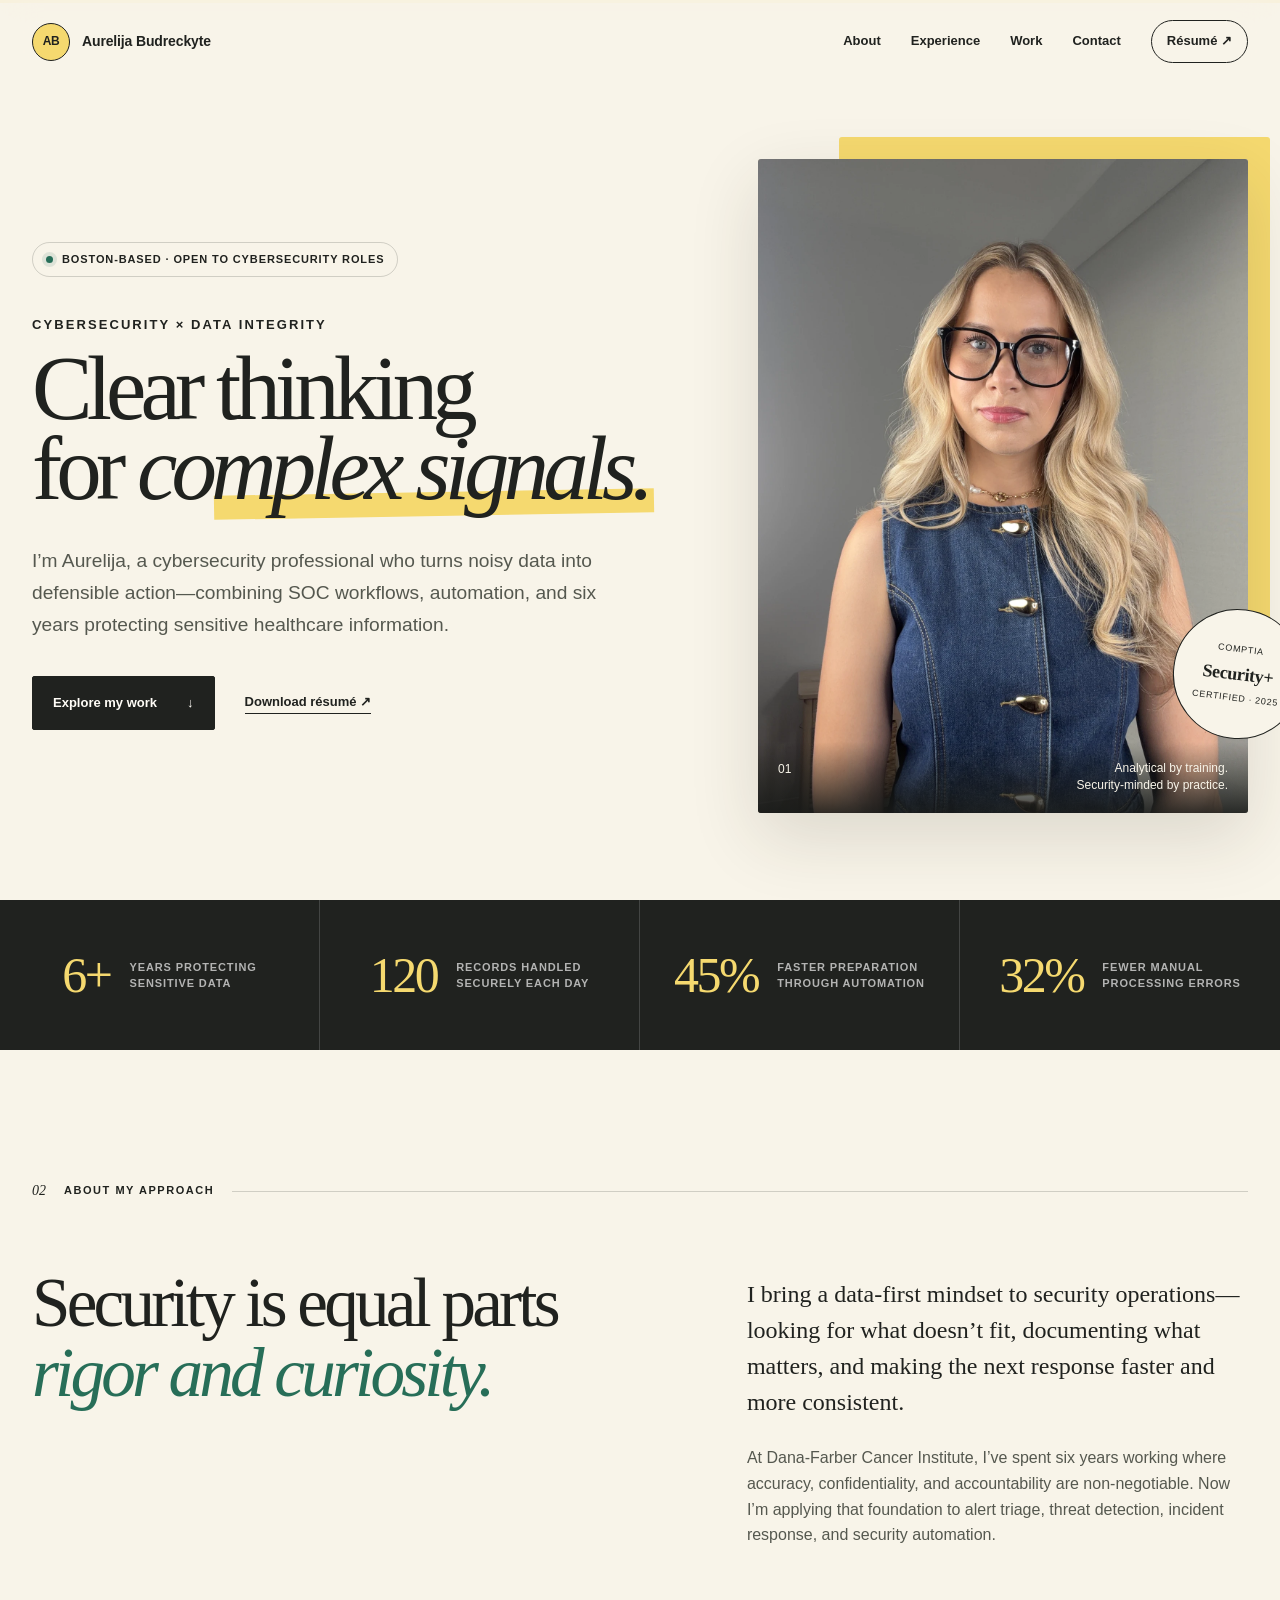
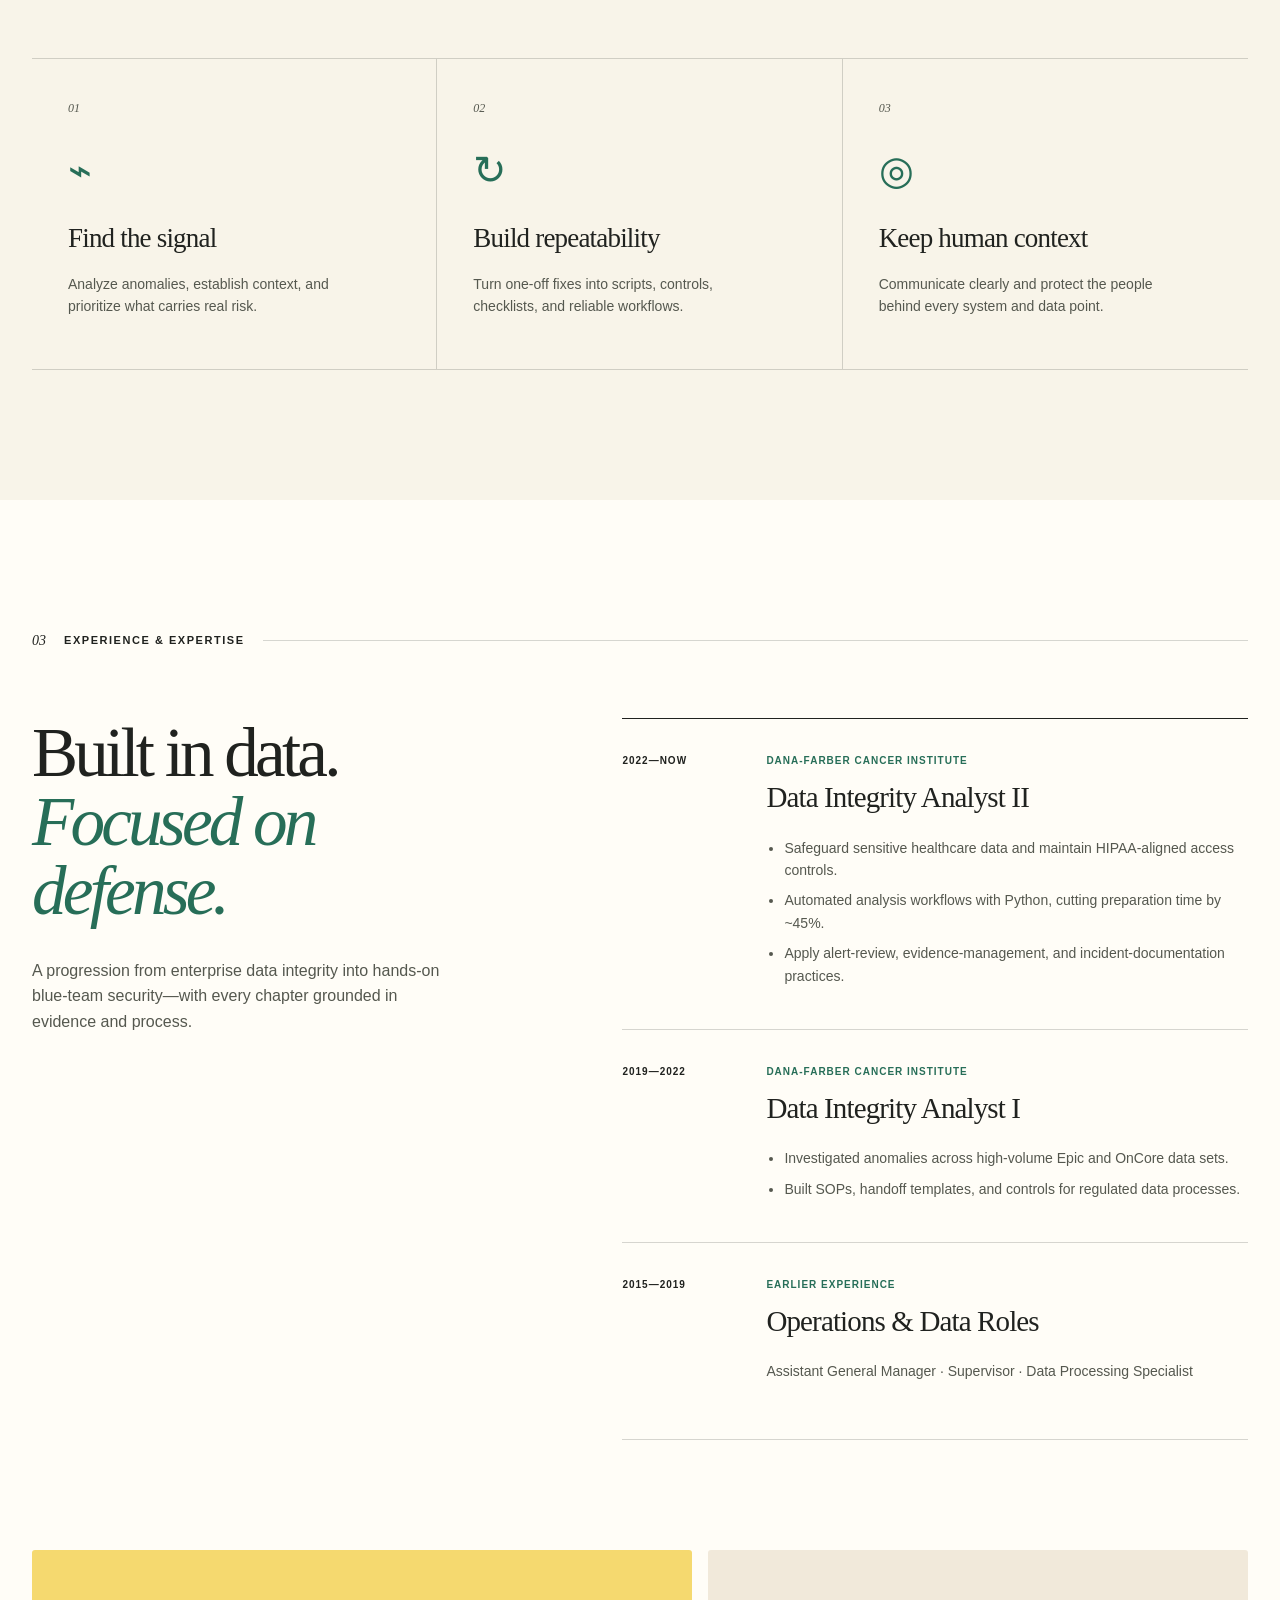
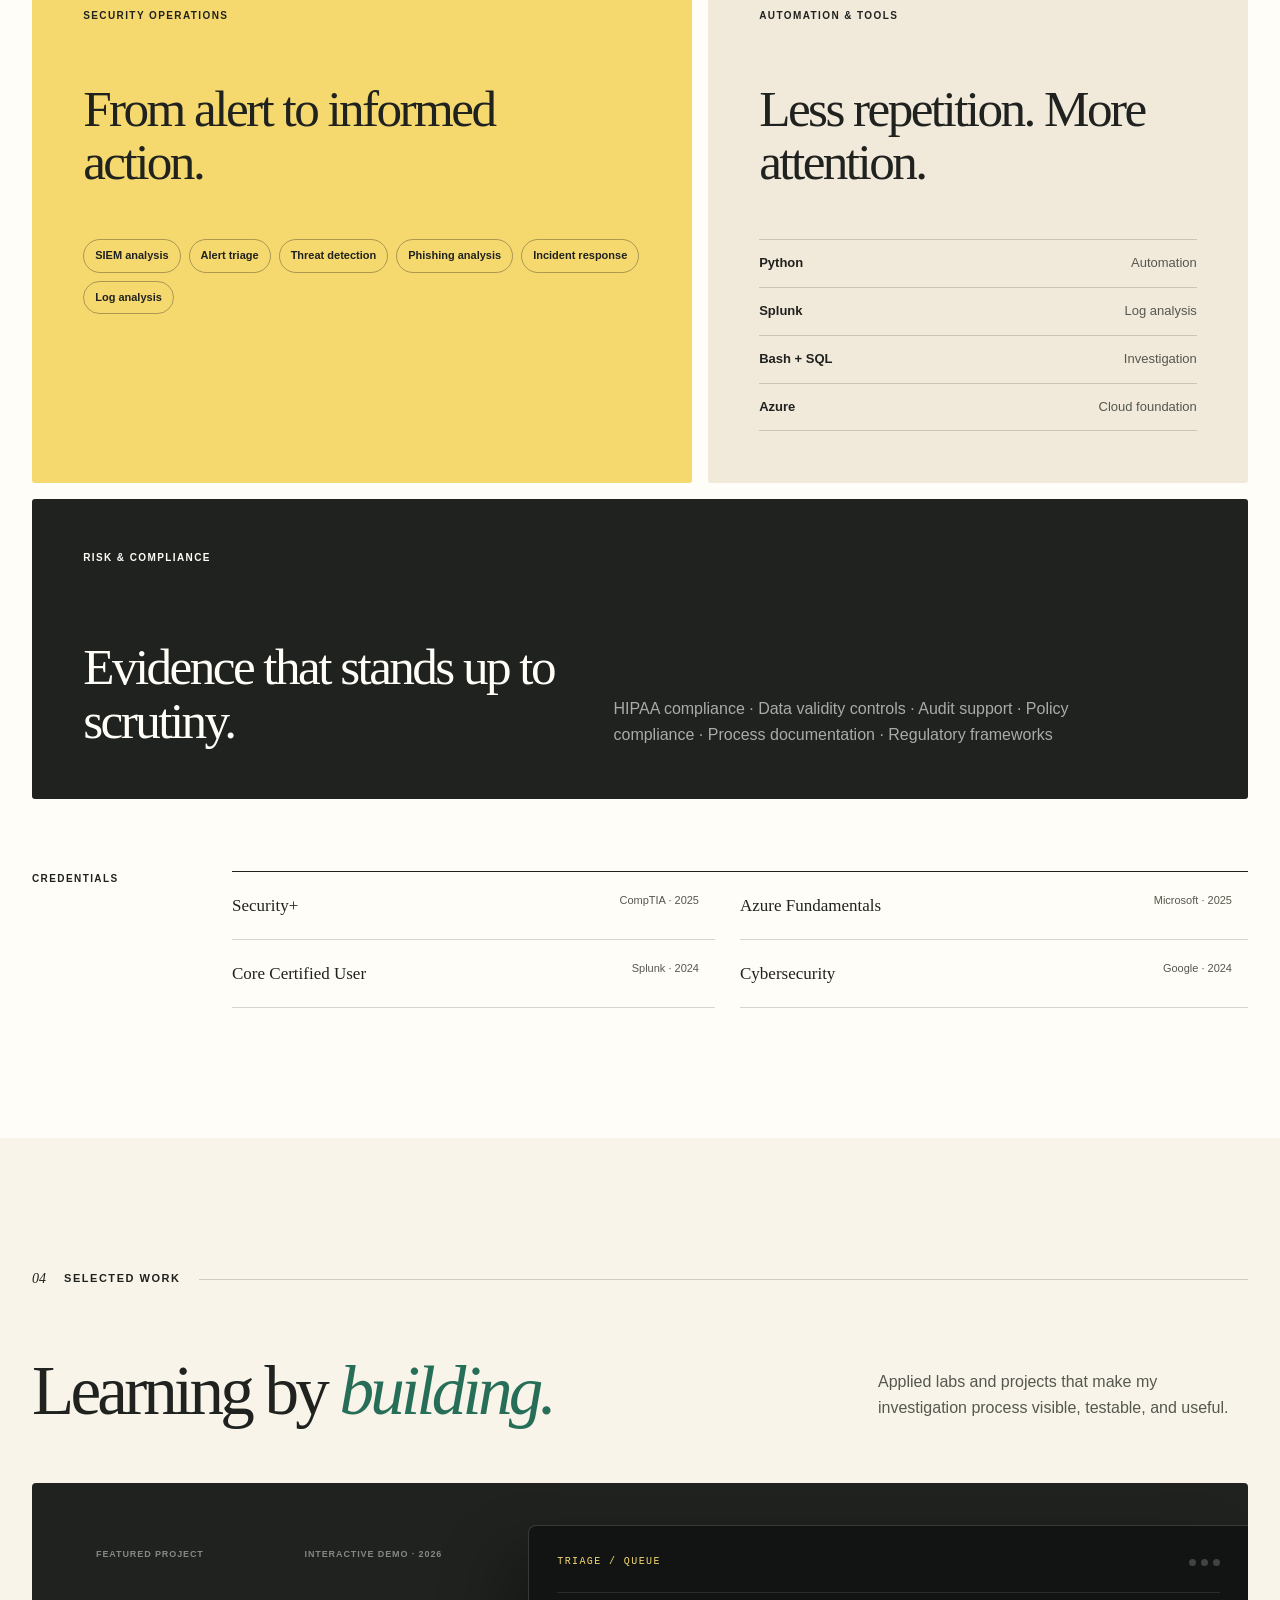
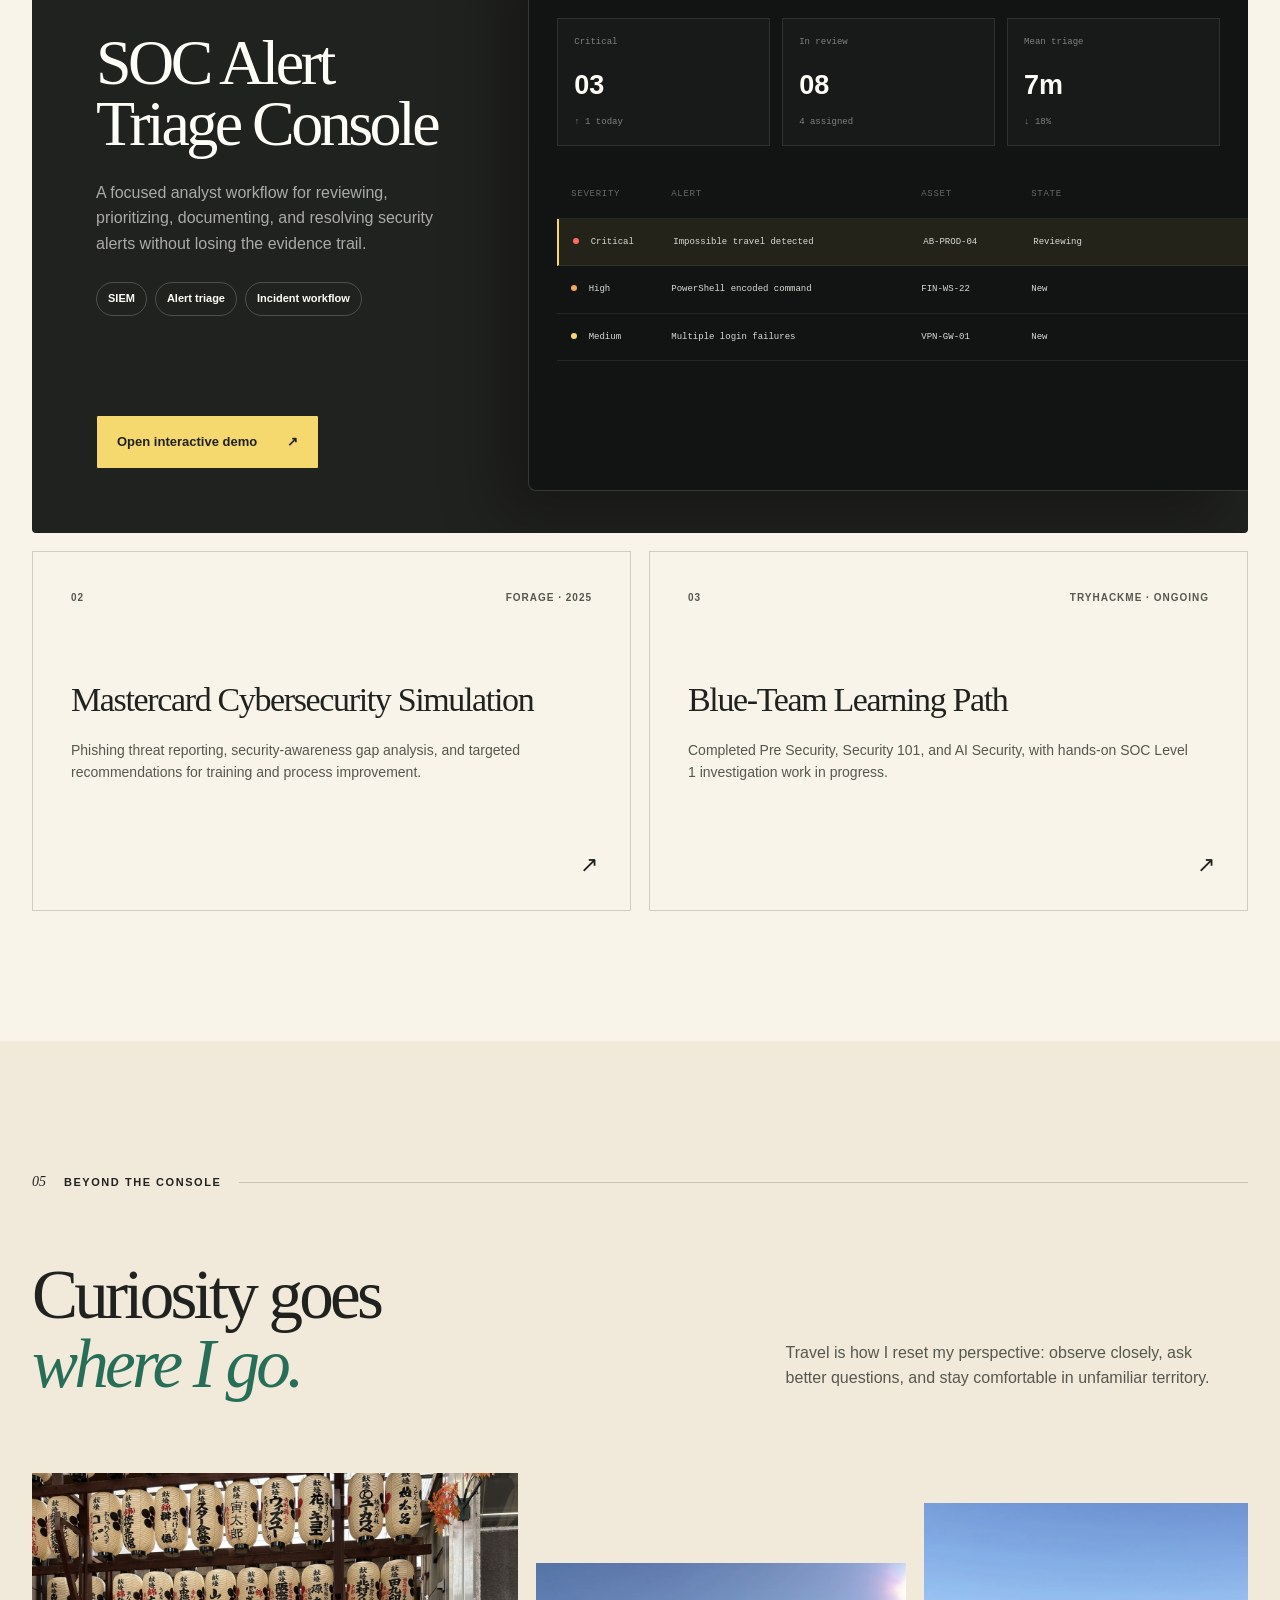
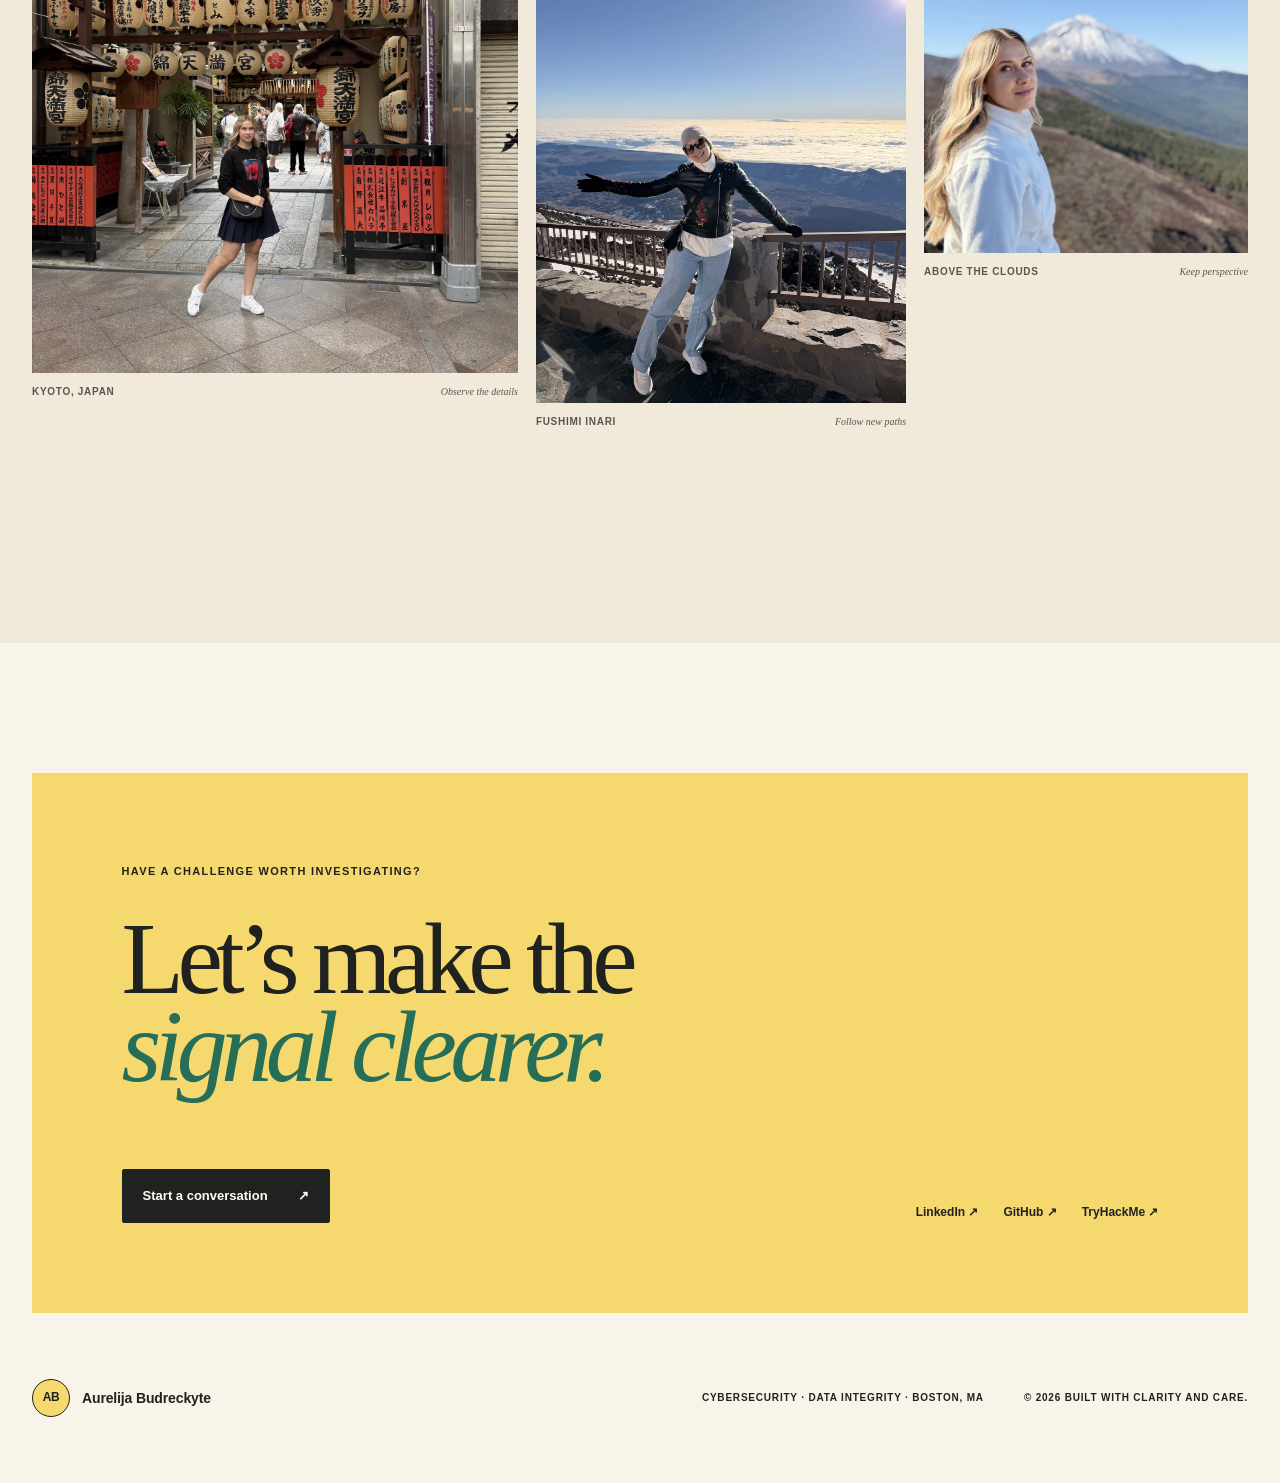
==== index.html @ b1ede0cd "Build cybersecurity portfolio and SOC triage demo" ====
<!doctype html>
<html lang="en">
  <head>
    <meta charset="UTF-8" />
    <meta name="viewport" content="width=device-width, initial-scale=1.0" />
    <meta
      name="description"
      content="Aurelija Budreckyte is a Boston-based cybersecurity professional specializing in SOC workflows, SIEM analysis, automation, and data integrity."
    />
    <meta name="theme-color" content="#f5d96f" />
    <meta property="og:title" content="Aurelija Budreckyte — Cybersecurity Professional" />
    <meta
      property="og:description"
      content="Cybersecurity, security operations, automation, and six years of data integrity experience."
    />
    <meta property="og:type" content="website" />
    <title>Aurelija Budreckyte — Cybersecurity Professional</title>
    <link rel="icon" href="assets/favicon.svg" type="image/svg+xml" />
    <link rel="stylesheet" href="styles.css" />
    <script src="script.js" defer></script>
  </head>
  <body>
    <a class="skip-link" href="#main">Skip to content</a>

    <header class="site-header" data-header>
      <a class="brand" href="index.html" aria-label="Aurelija Budreckyte, home">
        <span class="brand-mark" aria-hidden="true">AB</span>
        <span class="brand-name">Aurelija Budreckyte</span>
      </a>
      <button class="menu-toggle" type="button" aria-expanded="false" aria-controls="site-nav">
        <span></span><span></span>
        <span class="sr-only">Toggle menu</span>
      </button>
      <nav class="site-nav" id="site-nav" aria-label="Primary navigation">
        <a href="#about">About</a>
        <a href="#experience">Experience</a>
        <a href="#work">Work</a>
        <a href="#contact">Contact</a>
        <a class="nav-cta" href="Aurelija_Budreckyte_Resume.pdf" target="_blank" rel="noreferrer">
          Résumé <span aria-hidden="true">↗</span>
        </a>
      </nav>
    </header>

    <main id="main">
      <section class="hero section-shell" aria-labelledby="hero-title">
        <div class="hero-copy reveal">
          <div class="eyebrow">
            <span class="status-dot" aria-hidden="true"></span>
            Boston-based · Open to cybersecurity roles
          </div>
          <p class="hero-kicker">Cybersecurity × Data Integrity</p>
          <h1 id="hero-title">
            Clear thinking<br />
            for <em>complex signals.</em>
          </h1>
          <p class="hero-intro">
            I’m Aurelija, a cybersecurity professional who turns noisy data into
            defensible action—combining SOC workflows, automation, and six years
            protecting sensitive healthcare information.
          </p>
          <div class="hero-actions">
            <a class="button button-dark" href="#work">Explore my work <span>↓</span></a>
            <a class="text-link" href="Aurelija_Budreckyte_Resume.pdf" download>
              Download résumé <span aria-hidden="true">↗</span>
            </a>
          </div>
        </div>

        <div class="hero-visual reveal reveal-delay">
          <div class="portrait-frame">
            <img
              src="assets/aurelija-portrait.webp"
              width="1350"
              height="1800"
              alt="Aurelija Budreckyte"
              fetchpriority="high"
            />
            <div class="portrait-caption">
              <span>01</span>
              <p>Analytical by training.<br />Security-minded by practice.</p>
            </div>
          </div>
          <div class="hero-stamp" aria-label="Security Plus certified">
            <span>CompTIA</span>
            <strong>Security+</strong>
            <span>Certified · 2025</span>
          </div>
        </div>
      </section>

      <section class="proof-strip" aria-label="Career highlights">
        <div class="proof-item">
          <strong>6+</strong>
          <span>years protecting<br />sensitive data</span>
        </div>
        <div class="proof-item">
          <strong>120</strong>
          <span>records handled<br />securely each day</span>
        </div>
        <div class="proof-item">
          <strong>45%</strong>
          <span>faster preparation<br />through automation</span>
        </div>
        <div class="proof-item">
          <strong>32%</strong>
          <span>fewer manual<br />processing errors</span>
        </div>
      </section>

      <section class="about section-shell section-space" id="about">
        <div class="section-label reveal">
          <span>02</span>
          <p>About my approach</p>
        </div>
        <div class="about-grid">
          <h2 class="display-heading reveal">
            Security is equal parts<br />
            <em>rigor and curiosity.</em>
          </h2>
          <div class="about-copy reveal">
            <p class="lead">
              I bring a data-first mindset to security operations—looking for what
              doesn’t fit, documenting what matters, and making the next response
              faster and more consistent.
            </p>
            <p>
              At Dana-Farber Cancer Institute, I’ve spent six years working where
              accuracy, confidentiality, and accountability are non-negotiable.
              Now I’m applying that foundation to alert triage, threat detection,
              incident response, and security automation.
            </p>
          </div>
        </div>
        <div class="principles-grid">
          <article class="principle-card reveal">
            <span class="principle-number">01</span>
            <div class="line-icon" aria-hidden="true">⌁</div>
            <h3>Find the signal</h3>
            <p>Analyze anomalies, establish context, and prioritize what carries real risk.</p>
          </article>
          <article class="principle-card reveal">
            <span class="principle-number">02</span>
            <div class="line-icon" aria-hidden="true">↻</div>
            <h3>Build repeatability</h3>
            <p>Turn one-off fixes into scripts, controls, checklists, and reliable workflows.</p>
          </article>
          <article class="principle-card reveal">
            <span class="principle-number">03</span>
            <div class="line-icon" aria-hidden="true">◎</div>
            <h3>Keep human context</h3>
            <p>Communicate clearly and protect the people behind every system and data point.</p>
          </article>
        </div>
      </section>

      <section class="experience section-space" id="experience">
        <div class="section-shell">
          <div class="section-label reveal">
            <span>03</span>
            <p>Experience & expertise</p>
          </div>
          <div class="experience-layout">
            <div class="experience-intro reveal">
              <h2 class="display-heading">Built in data.<br /><em>Focused on defense.</em></h2>
              <p>
                A progression from enterprise data integrity into hands-on blue-team
                security—with every chapter grounded in evidence and process.
              </p>
            </div>
            <div class="timeline">
              <article class="timeline-item reveal">
                <div class="timeline-date">2022—Now</div>
                <div>
                  <p class="timeline-company">Dana-Farber Cancer Institute</p>
                  <h3>Data Integrity Analyst II</h3>
                  <ul>
                    <li>Safeguard sensitive healthcare data and maintain HIPAA-aligned access controls.</li>
                    <li>Automated analysis workflows with Python, cutting preparation time by ~45%.</li>
                    <li>Apply alert-review, evidence-management, and incident-documentation practices.</li>
                  </ul>
                </div>
              </article>
              <article class="timeline-item reveal">
                <div class="timeline-date">2019—2022</div>
                <div>
                  <p class="timeline-company">Dana-Farber Cancer Institute</p>
                  <h3>Data Integrity Analyst I</h3>
                  <ul>
                    <li>Investigated anomalies across high-volume Epic and OnCore data sets.</li>
                    <li>Built SOPs, handoff templates, and controls for regulated data processes.</li>
                  </ul>
                </div>
              </article>
              <article class="timeline-item reveal">
                <div class="timeline-date">2015—2019</div>
                <div>
                  <p class="timeline-company">Earlier experience</p>
                  <h3>Operations & Data Roles</h3>
                  <p>Assistant General Manager · Supervisor · Data Processing Specialist</p>
                </div>
              </article>
            </div>
          </div>

          <div class="capabilities-grid" aria-label="Core capabilities">
            <article class="capability-card card-yellow reveal">
              <span>Security Operations</span>
              <h3>From alert to informed action.</h3>
              <div class="tag-list">
                <span>SIEM analysis</span><span>Alert triage</span><span>Threat detection</span>
                <span>Phishing analysis</span><span>Incident response</span><span>Log analysis</span>
              </div>
            </article>
            <article class="capability-card card-beige reveal">
              <span>Automation & Tools</span>
              <h3>Less repetition. More attention.</h3>
              <div class="tool-list">
                <div><b>Python</b><i>Automation</i></div>
                <div><b>Splunk</b><i>Log analysis</i></div>
                <div><b>Bash + SQL</b><i>Investigation</i></div>
                <div><b>Azure</b><i>Cloud foundation</i></div>
              </div>
            </article>
            <article class="capability-card card-dark reveal">
              <span>Risk & Compliance</span>
              <h3>Evidence that stands up to scrutiny.</h3>
              <p>
                HIPAA compliance · Data validity controls · Audit support · Policy
                compliance · Process documentation · Regulatory frameworks
              </p>
            </article>
          </div>

          <div class="credentials reveal">
            <p class="credentials-label">Credentials</p>
            <div class="credentials-list">
              <div><strong>Security+</strong><span>CompTIA · 2025</span></div>
              <div><strong>Azure Fundamentals</strong><span>Microsoft · 2025</span></div>
              <div><strong>Core Certified User</strong><span>Splunk · 2024</span></div>
              <div><strong>Cybersecurity</strong><span>Google · 2024</span></div>
            </div>
          </div>
        </div>
      </section>

      <section class="work section-shell section-space" id="work">
        <div class="section-label reveal">
          <span>04</span>
          <p>Selected work</p>
        </div>
        <div class="work-heading-row">
          <h2 class="display-heading reveal">Learning by <em>building.</em></h2>
          <p class="reveal">
            Applied labs and projects that make my investigation process visible,
            testable, and useful.
          </p>
        </div>

        <article class="featured-project reveal">
          <div class="project-copy">
            <div class="project-meta">
              <span>Featured project</span>
              <span>Interactive demo · 2026</span>
            </div>
            <h3>SOC Alert<br />Triage Console</h3>
            <p>
              A focused analyst workflow for reviewing, prioritizing, documenting,
              and resolving security alerts without losing the evidence trail.
            </p>
            <div class="project-tags">
              <span>SIEM</span><span>Alert triage</span><span>Incident workflow</span>
            </div>
            <a class="button button-light" href="soc-triage.html">
              Open interactive demo <span aria-hidden="true">↗</span>
            </a>
          </div>
          <div class="console-preview" aria-hidden="true">
            <div class="console-top">
              <span>TRIAGE / QUEUE</span>
              <div><i></i><i></i><i></i></div>
            </div>
            <div class="console-stats">
              <div><span>Critical</span><strong>03</strong><small>↑ 1 today</small></div>
              <div><span>In review</span><strong>08</strong><small>4 assigned</small></div>
              <div><span>Mean triage</span><strong>7m</strong><small>↓ 18%</small></div>
            </div>
            <div class="console-table">
              <div class="console-row console-header">
                <span>SEVERITY</span><span>ALERT</span><span>ASSET</span><span>STATE</span>
              </div>
              <div class="console-row active">
                <span><b class="severity-dot critical"></b> Critical</span>
                <span>Impossible travel detected</span><span>AB-PROD-04</span><span>Reviewing</span>
              </div>
              <div class="console-row">
                <span><b class="severity-dot high"></b> High</span>
                <span>PowerShell encoded command</span><span>FIN-WS-22</span><span>New</span>
              </div>
              <div class="console-row">
                <span><b class="severity-dot medium"></b> Medium</span>
                <span>Multiple login failures</span><span>VPN-GW-01</span><span>New</span>
              </div>
            </div>
          </div>
        </article>

        <div class="secondary-projects">
          <article class="secondary-project reveal">
            <div>
              <span class="project-number">02</span>
              <p>Forage · 2025</p>
            </div>
            <h3>Mastercard Cybersecurity Simulation</h3>
            <p>
              Phishing threat reporting, security-awareness gap analysis, and
              targeted recommendations for training and process improvement.
            </p>
            <span class="project-arrow" aria-hidden="true">↗</span>
          </article>
          <article class="secondary-project reveal">
            <div>
              <span class="project-number">03</span>
              <p>TryHackMe · Ongoing</p>
            </div>
            <h3>Blue-Team Learning Path</h3>
            <p>
              Completed Pre Security, Security 101, and AI Security, with hands-on
              SOC Level 1 investigation work in progress.
            </p>
            <a
              class="project-arrow"
              href="https://tryhackme.com/p/AurelijaB"
              target="_blank"
              rel="noreferrer"
              aria-label="View Aurelija's TryHackMe profile"
            >↗</a>
          </article>
        </div>
      </section>

      <section class="personal section-space" aria-labelledby="personal-title">
        <div class="section-shell">
          <div class="section-label reveal">
            <span>05</span>
            <p>Beyond the console</p>
          </div>
          <div class="personal-heading">
            <h2 class="display-heading reveal" id="personal-title">
              Curiosity goes<br /><em>where I go.</em>
            </h2>
            <p class="reveal">
              Travel is how I reset my perspective: observe closely, ask better
              questions, and stay comfortable in unfamiliar territory.
            </p>
          </div>
          <div class="photo-journal">
            <figure class="photo photo-one reveal">
              <img src="assets/kyoto-lanterns.webp" width="1350" height="1800" alt="Lanterns at a temple entrance in Kyoto" loading="lazy" />
              <figcaption><span>Kyoto, Japan</span><span>Observe the details</span></figcaption>
            </figure>
            <figure class="photo photo-two reveal">
              <img src="assets/kyoto-torii.webp" width="1350" height="1800" alt="Aurelija among red torii gates in Kyoto" loading="lazy" />
              <figcaption><span>Fushimi Inari</span><span>Follow new paths</span></figcaption>
            </figure>
            <figure class="photo photo-three reveal">
              <img src="assets/mountain-portrait.webp" width="1350" height="1800" alt="Aurelija with a mountain landscape" loading="lazy" />
              <figcaption><span>Above the clouds</span><span>Keep perspective</span></figcaption>
            </figure>
          </div>
        </div>
      </section>

      <section class="contact section-shell" id="contact">
        <div class="contact-card reveal">
          <p class="contact-kicker">Have a challenge worth investigating?</p>
          <h2>Let’s make the<br /><em>signal clearer.</em></h2>
          <div class="contact-bottom">
            <a class="button button-dark" href="mailto:aurelijabudreckyte@gmail.com">
              Start a conversation <span aria-hidden="true">↗</span>
            </a>
            <div class="contact-links">
              <a href="https://www.linkedin.com/in/aurelija-budreckyte-173b39104/" target="_blank" rel="noreferrer">LinkedIn ↗</a>
              <a href="https://github.com/aurelijab" target="_blank" rel="noreferrer">GitHub ↗</a>
              <a href="https://tryhackme.com/p/AurelijaB" target="_blank" rel="noreferrer">TryHackMe ↗</a>
            </div>
          </div>
        </div>
      </section>
    </main>

    <footer class="site-footer section-shell">
      <div class="brand footer-brand">
        <span class="brand-mark" aria-hidden="true">AB</span>
        <span class="brand-name">Aurelija Budreckyte</span>
      </div>
      <p>Cybersecurity · Data integrity · Boston, MA</p>
      <p>© <span data-year></span> Built with clarity and care.</p>
    </footer>
  </body>
</html>
---- styles.css ----
:root {
  --ink: #20221f;
  --ink-soft: #55584f;
  --paper: #f8f4e9;
  --paper-deep: #eee5d2;
  --beige: #dfd1b7;
  --beige-light: #f1e9da;
  --butter: #f5d96f;
  --butter-bright: #ffe989;
  --white: #fffdf7;
  --line: rgba(32, 34, 31, 0.18);
  --green: #276e58;
  --red: #bd4539;
  --orange: #da7c31;
  --max: 1240px;
  --serif: "Iowan Old Style", "Baskerville", "Times New Roman", serif;
  --sans: Inter, "Helvetica Neue", Helvetica, Arial, sans-serif;
}

* {
  box-sizing: border-box;
}

html {
  scroll-behavior: smooth;
  scroll-padding-top: 100px;
}

body {
  margin: 0;
  overflow-x: hidden;
  color: var(--ink);
  background: var(--paper);
  font-family: var(--sans);
  font-size: 16px;
  line-height: 1.6;
  -webkit-font-smoothing: antialiased;
}

body::before {
  position: fixed;
  z-index: 50;
  top: 0;
  left: 0;
  width: 100%;
  height: 3px;
  background: var(--butter);
  content: "";
}

::selection {
  color: var(--ink);
  background: var(--butter);
}

img {
  display: block;
  max-width: 100%;
}

a {
  color: inherit;
  text-decoration: none;
}

button,
input {
  font: inherit;
}

button,
a {
  -webkit-tap-highlight-color: transparent;
}

:focus-visible {
  outline: 3px solid var(--green);
  outline-offset: 4px;
}

.sr-only {
  position: absolute;
  width: 1px;
  height: 1px;
  padding: 0;
  overflow: hidden;
  clip: rect(0, 0, 0, 0);
  white-space: nowrap;
  border: 0;
}

.skip-link {
  position: fixed;
  z-index: 200;
  top: -100px;
  left: 24px;
  padding: 12px 18px;
  color: var(--white);
  background: var(--ink);
  transition: top 0.2s;
}

.skip-link:focus {
  top: 14px;
}

.section-shell {
  width: min(calc(100% - 64px), var(--max));
  margin-inline: auto;
}

.section-space {
  padding-block: 130px;
}

.site-header {
  position: sticky;
  z-index: 100;
  top: 0;
  display: flex;
  width: 100%;
  min-height: 84px;
  align-items: center;
  justify-content: space-between;
  padding: 14px max(32px, calc((100vw - var(--max)) / 2));
  border-bottom: 1px solid transparent;
  background: rgba(248, 244, 233, 0.86);
  backdrop-filter: blur(18px);
  transition: min-height 0.25s, border-color 0.25s;
}

.site-header.is-scrolled {
  min-height: 70px;
  border-color: var(--line);
}

.brand {
  display: inline-flex;
  align-items: center;
  gap: 12px;
}

.brand-mark {
  display: grid;
  width: 38px;
  height: 38px;
  place-items: center;
  border: 1px solid var(--ink);
  border-radius: 50%;
  background: var(--butter);
  font-size: 12px;
  font-weight: 800;
  letter-spacing: -0.04em;
}

.brand-name {
  font-size: 14px;
  font-weight: 650;
  letter-spacing: -0.01em;
}

.site-nav {
  display: flex;
  align-items: center;
  gap: 30px;
  font-size: 13px;
  font-weight: 600;
}

.site-nav > a:not(.nav-cta) {
  position: relative;
}

.site-nav > a:not(.nav-cta)::after {
  position: absolute;
  bottom: -7px;
  left: 0;
  width: 0;
  height: 1px;
  background: var(--ink);
  content: "";
  transition: width 0.25s;
}

.site-nav > a:hover::after {
  width: 100%;
}

.nav-cta {
  padding: 10px 15px;
  border: 1px solid var(--ink);
  border-radius: 999px;
  transition: color 0.2s, background 0.2s;
}

.nav-cta:hover {
  color: var(--paper);
  background: var(--ink);
}

.menu-toggle {
  display: none;
}

.hero {
  display: grid;
  min-height: calc(100vh - 84px);
  grid-template-columns: minmax(0, 1.1fr) minmax(380px, 0.9fr);
  align-items: center;
  gap: clamp(48px, 7vw, 100px);
  padding-block: 72px 84px;
}

.hero-copy {
  min-width: 0;
}

.eyebrow {
  display: inline-flex;
  align-items: center;
  gap: 9px;
  margin-bottom: 38px;
  padding: 8px 13px;
  border: 1px solid var(--line);
  border-radius: 999px;
  font-size: 11px;
  font-weight: 700;
  letter-spacing: 0.08em;
  text-transform: uppercase;
}

.status-dot {
  width: 7px;
  height: 7px;
  border-radius: 50%;
  background: var(--green);
  box-shadow: 0 0 0 4px rgba(39, 110, 88, 0.12);
}

.hero-kicker {
  margin: 0 0 13px;
  font-size: 13px;
  font-weight: 700;
  letter-spacing: 0.16em;
  text-transform: uppercase;
}

.hero h1 {
  max-width: 740px;
  margin: 0;
  font-family: var(--serif);
  font-size: clamp(60px, 7.1vw, 108px);
  font-weight: 400;
  letter-spacing: -0.065em;
  line-height: 0.88;
}

.hero h1 em,
.display-heading em,
.contact-card h2 em {
  position: relative;
  font-weight: 400;
}

.hero h1 em::after {
  position: absolute;
  z-index: -1;
  right: -1%;
  bottom: 3px;
  width: 86%;
  height: 24%;
  background: var(--butter);
  content: "";
  transform: rotate(-1deg);
}

.hero-intro {
  max-width: 590px;
  margin: 36px 0 0;
  color: var(--ink-soft);
  font-size: clamp(17px, 1.5vw, 20px);
  line-height: 1.65;
}

.hero-actions {
  display: flex;
  align-items: center;
  gap: 30px;
  margin-top: 36px;
}

.button {
  display: inline-flex;
  min-height: 54px;
  align-items: center;
  justify-content: center;
  gap: 30px;
  padding: 12px 20px;
  border: 1px solid var(--ink);
  border-radius: 2px;
  font-size: 13px;
  font-weight: 700;
  transition: transform 0.2s, background 0.2s, color 0.2s;
}

.button:hover {
  transform: translateY(-3px);
}

.button-dark {
  color: var(--white);
  background: var(--ink);
}

.button-dark:hover {
  color: var(--ink);
  background: var(--butter);
}

.button-light {
  color: var(--ink);
  background: var(--butter);
}

.button-light:hover {
  background: var(--butter-bright);
}

.text-link {
  border-bottom: 1px solid var(--ink);
  font-size: 13px;
  font-weight: 700;
}

.hero-visual {
  position: relative;
  width: min(100%, 490px);
  justify-self: end;
}

.hero-visual::before {
  position: absolute;
  z-index: -1;
  top: -22px;
  right: -22px;
  width: 88%;
  height: 84%;
  border-radius: 3px;
  background: var(--butter);
  content: "";
}

.portrait-frame {
  position: relative;
  overflow: hidden;
  min-height: 590px;
  border-radius: 3px;
  background: var(--beige);
  box-shadow: 0 24px 70px rgba(53, 44, 29, 0.14);
}

.portrait-frame > img {
  width: 100%;
  height: 100%;
  min-height: 590px;
  object-fit: cover;
  object-position: center 35%;
}

.portrait-caption {
  position: absolute;
  right: 0;
  bottom: 0;
  left: 0;
  display: flex;
  align-items: flex-start;
  justify-content: space-between;
  padding: 18px 20px;
  color: var(--paper);
  background: linear-gradient(transparent, rgba(25, 27, 25, 0.88));
  font-size: 12px;
}

.portrait-caption p {
  margin: 0;
  line-height: 1.45;
  text-align: right;
}

.hero-stamp {
  position: absolute;
  right: -55px;
  bottom: 74px;
  display: flex;
  width: 130px;
  height: 130px;
  flex-direction: column;
  align-items: center;
  justify-content: center;
  border: 1px solid var(--ink);
  border-radius: 50%;
  background: var(--paper);
  font-size: 9px;
  letter-spacing: 0.08em;
  text-align: center;
  text-transform: uppercase;
  transform: rotate(7deg);
}

.hero-stamp strong {
  margin-block: 3px;
  font-family: var(--serif);
  font-size: 18px;
  letter-spacing: -0.02em;
  text-transform: none;
}

.proof-strip {
  display: grid;
  grid-template-columns: repeat(4, 1fr);
  color: var(--paper);
  background: var(--ink);
}

.proof-item {
  display: flex;
  min-height: 150px;
  align-items: center;
  justify-content: center;
  gap: 19px;
  padding: 28px;
  border-right: 1px solid rgba(255, 255, 255, 0.16);
}

.proof-item:last-child {
  border: 0;
}

.proof-item strong {
  color: var(--butter);
  font-family: var(--serif);
  font-size: 50px;
  font-weight: 400;
  letter-spacing: -0.05em;
  line-height: 1;
}

.proof-item span {
  color: rgba(255, 255, 255, 0.66);
  font-size: 11px;
  font-weight: 600;
  letter-spacing: 0.08em;
  line-height: 1.5;
  text-transform: uppercase;
}

.section-label {
  display: flex;
  align-items: center;
  gap: 18px;
  margin-bottom: 66px;
}

.section-label::after {
  height: 1px;
  flex: 1;
  background: var(--line);
  content: "";
}

.section-label span {
  font-family: var(--serif);
  font-size: 14px;
  font-style: italic;
}

.section-label p {
  margin: 0;
  font-size: 11px;
  font-weight: 750;
  letter-spacing: 0.14em;
  text-transform: uppercase;
}

.about-grid {
  display: grid;
  grid-template-columns: 1.1fr 0.9fr;
  align-items: start;
  gap: clamp(50px, 8vw, 120px);
}

.display-heading {
  margin: 0;
  font-family: var(--serif);
  font-size: clamp(48px, 5.4vw, 78px);
  font-weight: 400;
  letter-spacing: -0.055em;
  line-height: 1;
}

.display-heading em {
  color: var(--green);
}

.about-copy {
  max-width: 540px;
  padding-top: 8px;
  color: var(--ink-soft);
}

.about-copy p {
  margin: 0 0 25px;
}

.about-copy .lead {
  color: var(--ink);
  font-family: var(--serif);
  font-size: 24px;
  line-height: 1.5;
}

.principles-grid {
  display: grid;
  margin-top: 85px;
  grid-template-columns: repeat(3, 1fr);
  border-top: 1px solid var(--line);
  border-bottom: 1px solid var(--line);
}

.principle-card {
  position: relative;
  min-height: 310px;
  padding: 35px 36px;
  border-right: 1px solid var(--line);
}

.principle-card:last-child {
  border: 0;
}

.principle-number {
  color: var(--ink-soft);
  font-family: var(--serif);
  font-size: 12px;
  font-style: italic;
}

.line-icon {
  margin: 32px 0 26px;
  color: var(--green);
  font-family: var(--serif);
  font-size: 40px;
  line-height: 1;
}

.principle-card h3 {
  margin: 0 0 12px;
  font-family: var(--serif);
  font-size: 27px;
  font-weight: 400;
  letter-spacing: -0.03em;
}

.principle-card p {
  max-width: 280px;
  margin: 0;
  color: var(--ink-soft);
  font-size: 14px;
}

.experience {
  background: var(--white);
}

.experience-layout {
  display: grid;
  grid-template-columns: 0.85fr 1.15fr;
  gap: clamp(70px, 10vw, 150px);
}

.experience-intro {
  position: sticky;
  top: 120px;
  align-self: start;
}

.experience-intro > p {
  max-width: 430px;
  margin: 32px 0 0;
  color: var(--ink-soft);
}

.timeline {
  border-top: 1px solid var(--ink);
}

.timeline-item {
  display: grid;
  grid-template-columns: 120px 1fr;
  gap: 24px;
  padding: 34px 0 42px;
  border-bottom: 1px solid var(--line);
}

.timeline-date,
.timeline-company {
  margin: 0;
  font-size: 10px;
  font-weight: 750;
  letter-spacing: 0.1em;
  text-transform: uppercase;
}

.timeline-company {
  color: var(--green);
}

.timeline-item h3 {
  margin: 5px 0 16px;
  font-family: var(--serif);
  font-size: 29px;
  font-weight: 400;
  letter-spacing: -0.03em;
}

.timeline-item ul {
  margin: 0;
  padding: 0 0 0 18px;
  color: var(--ink-soft);
  font-size: 14px;
}

.timeline-item li + li {
  margin-top: 8px;
}

.timeline-item div > p:last-child:not(.timeline-company) {
  color: var(--ink-soft);
  font-size: 14px;
}

.capabilities-grid {
  display: grid;
  margin-top: 110px;
  grid-template-columns: 1.1fr 0.9fr;
  gap: 16px;
}

.capability-card {
  min-height: 420px;
  padding: clamp(32px, 4vw, 52px);
  border-radius: 3px;
}

.capability-card > span {
  font-size: 10px;
  font-weight: 800;
  letter-spacing: 0.14em;
  text-transform: uppercase;
}

.capability-card h3 {
  max-width: 520px;
  margin: 55px 0 50px;
  font-family: var(--serif);
  font-size: clamp(35px, 4vw, 55px);
  font-weight: 400;
  letter-spacing: -0.05em;
  line-height: 1.05;
}

.card-yellow {
  background: var(--butter);
}

.card-beige {
  background: var(--beige-light);
}

.card-dark {
  grid-column: 1 / -1;
  display: grid;
  min-height: 300px;
  grid-template-columns: 1fr 1.1fr;
  align-items: end;
  color: var(--white);
  background: var(--ink);
}

.card-dark > span {
  align-self: start;
}

.card-dark h3 {
  margin: 0;
  grid-column: 1;
}

.card-dark p {
  max-width: 500px;
  margin: 0;
  align-self: end;
  grid-column: 2;
  grid-row: 1 / 3;
  color: rgba(255, 255, 255, 0.62);
}

.tag-list {
  display: flex;
  flex-wrap: wrap;
  gap: 8px;
}

.tag-list span,
.project-tags span {
  padding: 7px 11px;
  border: 1px solid rgba(32, 34, 31, 0.35);
  border-radius: 999px;
  font-size: 11px;
  font-weight: 600;
}

.tool-list {
  border-top: 1px solid var(--line);
}

.tool-list div {
  display: flex;
  justify-content: space-between;
  padding: 13px 0;
  border-bottom: 1px solid var(--line);
  font-size: 13px;
}

.tool-list b {
  font-weight: 650;
}

.tool-list i {
  color: var(--ink-soft);
  font-style: normal;
}

.credentials {
  display: grid;
  margin-top: 72px;
  grid-template-columns: 160px 1fr;
  gap: 40px;
}

.credentials-label {
  margin: 0;
  font-size: 10px;
  font-weight: 800;
  letter-spacing: 0.14em;
  text-transform: uppercase;
}

.credentials-list {
  display: grid;
  grid-template-columns: 1fr 1fr;
  border-top: 1px solid var(--ink);
}

.credentials-list div {
  display: flex;
  justify-content: space-between;
  padding: 20px 16px 20px 0;
  border-bottom: 1px solid var(--line);
  gap: 20px;
}

.credentials-list div:nth-child(odd) {
  margin-right: 25px;
}

.credentials-list strong {
  font-family: var(--serif);
  font-size: 17px;
  font-weight: 400;
}

.credentials-list span {
  color: var(--ink-soft);
  font-size: 11px;
  text-align: right;
}

.work-heading-row {
  display: grid;
  margin-bottom: 58px;
  grid-template-columns: 1fr 370px;
  align-items: end;
  gap: 40px;
}

.work-heading-row > p {
  margin: 0 0 5px;
  color: var(--ink-soft);
}

.featured-project {
  display: grid;
  overflow: hidden;
  min-height: 650px;
  grid-template-columns: minmax(360px, 0.78fr) minmax(500px, 1.22fr);
  border-radius: 4px;
  color: var(--white);
  background: var(--ink);
}

.project-copy {
  display: flex;
  flex-direction: column;
  padding: clamp(38px, 5vw, 66px);
}

.project-meta {
  display: flex;
  justify-content: space-between;
  color: rgba(255, 255, 255, 0.46);
  font-size: 9px;
  font-weight: 750;
  letter-spacing: 0.1em;
  text-transform: uppercase;
}

.project-copy h3 {
  margin: 70px 0 25px;
  font-family: var(--serif);
  font-size: clamp(48px, 5vw, 70px);
  font-weight: 400;
  letter-spacing: -0.055em;
  line-height: 0.96;
}

.project-copy > p {
  max-width: 500px;
  margin: 0;
  color: rgba(255, 255, 255, 0.62);
}

.project-tags {
  display: flex;
  flex-wrap: wrap;
  gap: 8px;
  margin-top: 26px;
}

.project-tags span {
  border-color: rgba(255, 255, 255, 0.2);
}

.project-copy .button {
  align-self: flex-start;
  margin-top: auto;
}

.console-preview {
  overflow: hidden;
  margin: 42px 0 42px 22px;
  padding: 28px;
  border: 1px solid rgba(255, 255, 255, 0.16);
  border-right: 0;
  border-radius: 8px 0 0 8px;
  color: #d8dcd7;
  background: #111412;
  box-shadow: -28px 28px 60px rgba(0, 0, 0, 0.28);
  font-family: ui-monospace, "SFMono-Regular", Menlo, monospace;
}

.console-top {
  display: flex;
  align-items: center;
  justify-content: space-between;
  padding-bottom: 22px;
  border-bottom: 1px solid rgba(255, 255, 255, 0.1);
  color: var(--butter);
  font-size: 10px;
  letter-spacing: 0.14em;
}

.console-top div {
  display: flex;
  gap: 5px;
}

.console-top i {
  width: 7px;
  height: 7px;
  border-radius: 50%;
  background: rgba(255, 255, 255, 0.2);
}

.console-stats {
  display: grid;
  gap: 12px;
  margin-block: 25px;
  grid-template-columns: repeat(3, 1fr);
}

.console-stats div {
  min-height: 120px;
  padding: 16px;
  border: 1px solid rgba(255, 255, 255, 0.1);
  background: rgba(255, 255, 255, 0.025);
}

.console-stats span,
.console-stats small {
  display: block;
  color: rgba(255, 255, 255, 0.45);
  font-size: 9px;
}

.console-stats strong {
  display: block;
  margin-block: 14px 8px;
  color: var(--white);
  font-family: var(--sans);
  font-size: 27px;
}

.console-table {
  width: 700px;
  font-size: 9px;
}

.console-row {
  display: grid;
  padding: 16px 14px;
  grid-template-columns: 100px 250px 110px 90px;
  border-bottom: 1px solid rgba(255, 255, 255, 0.08);
}

.console-row.active {
  border-left: 2px solid var(--butter);
  background: rgba(245, 217, 111, 0.08);
}

.console-header {
  color: rgba(255, 255, 255, 0.36);
  letter-spacing: 0.08em;
}

.severity-dot {
  display: inline-block;
  width: 6px;
  height: 6px;
  margin-right: 6px;
  border-radius: 50%;
}

.critical {
  background: #ff6b5f;
}

.high {
  background: #f4a857;
}

.medium {
  background: var(--butter);
}

.secondary-projects {
  display: grid;
  margin-top: 18px;
  grid-template-columns: 1fr 1fr;
  gap: 18px;
}

.secondary-project {
  position: relative;
  min-height: 360px;
  padding: 38px;
  border: 1px solid var(--line);
  transition: background 0.25s, transform 0.25s;
}

.secondary-project:hover {
  background: var(--beige-light);
  transform: translateY(-4px);
}

.secondary-project > div {
  display: flex;
  justify-content: space-between;
}

.secondary-project > div p,
.project-number {
  margin: 0;
  color: var(--ink-soft);
  font-size: 10px;
  font-weight: 750;
  letter-spacing: 0.1em;
  text-transform: uppercase;
}

.secondary-project h3 {
  max-width: 500px;
  margin: 75px 0 20px;
  font-family: var(--serif);
  font-size: 34px;
  font-weight: 400;
  letter-spacing: -0.04em;
  line-height: 1.1;
}

.secondary-project > p {
  max-width: 500px;
  margin: 0;
  color: var(--ink-soft);
  font-size: 14px;
}

.project-arrow {
  position: absolute;
  right: 32px;
  bottom: 28px;
  font-size: 22px;
}

.personal {
  overflow: hidden;
  background: var(--beige-light);
}

.personal-heading {
  display: grid;
  margin-bottom: 75px;
  grid-template-columns: 1.2fr 0.8fr;
  align-items: end;
  gap: 60px;
}

.personal-heading p {
  max-width: 440px;
  margin: 0 0 7px;
  color: var(--ink-soft);
}

.photo-journal {
  display: grid;
  min-height: 640px;
  grid-template-columns: 1.05fr 0.8fr 0.7fr;
  align-items: start;
  gap: 18px;
}

.photo {
  margin: 0;
}

.photo img {
  width: 100%;
  height: 500px;
  object-fit: cover;
  filter: saturate(0.86);
  transition: filter 0.35s, transform 0.35s;
}

.photo:hover img {
  filter: saturate(1);
  transform: translateY(-4px);
}

.photo-two {
  margin-top: 90px;
}

.photo-two img {
  height: 440px;
}

.photo-three {
  margin-top: 30px;
}

.photo-three img {
  height: 350px;
  object-position: center 25%;
}

.photo figcaption {
  display: flex;
  justify-content: space-between;
  margin-top: 11px;
  color: var(--ink-soft);
  font-size: 10px;
  font-weight: 650;
  letter-spacing: 0.07em;
  text-transform: uppercase;
}

.photo figcaption span:last-child {
  font-family: var(--serif);
  font-style: italic;
  font-weight: 400;
  letter-spacing: 0;
  text-transform: none;
}

.contact {
  padding-block: 130px 0;
}

.contact-card {
  padding: clamp(45px, 7vw, 90px);
  background: var(--butter);
}

.contact-kicker {
  margin: 0 0 35px;
  font-size: 11px;
  font-weight: 750;
  letter-spacing: 0.12em;
  text-transform: uppercase;
}

.contact-card h2 {
  margin: 0;
  font-family: var(--serif);
  font-size: clamp(58px, 8vw, 112px);
  font-weight: 400;
  letter-spacing: -0.065em;
  line-height: 0.86;
}

.contact-card h2 em {
  color: var(--green);
}

.contact-bottom {
  display: flex;
  align-items: flex-end;
  justify-content: space-between;
  margin-top: 78px;
  gap: 40px;
}

.contact-links {
  display: flex;
  gap: 25px;
  font-size: 12px;
  font-weight: 700;
}

.contact-links a {
  border-bottom: 1px solid transparent;
}

.contact-links a:hover {
  border-color: currentColor;
}

.site-footer {
  display: grid;
  min-height: 170px;
  grid-template-columns: 1fr auto auto;
  align-items: center;
  gap: 40px;
  font-size: 10px;
  font-weight: 650;
  letter-spacing: 0.08em;
  text-transform: uppercase;
}

.footer-brand {
  text-transform: none;
}

.reveal {
  opacity: 1;
  transform: translateY(0);
  transition: opacity 0.8s ease, transform 0.8s ease;
}

.reveal-delay {
  transition-delay: 0.15s;
}

.reveal.is-visible {
  opacity: 1;
  transform: translateY(0);
}

/* SOC project page */
.project-page {
  background: #eee8da;
}

.project-page .site-header {
  background: rgba(238, 232, 218, 0.9);
}

.case-hero {
  padding-block: 90px 110px;
}

.breadcrumb {
  display: flex;
  align-items: center;
  gap: 8px;
  margin-bottom: 70px;
  color: var(--ink-soft);
  font-size: 11px;
  font-weight: 650;
  text-transform: uppercase;
}

.breadcrumb a:hover {
  color: var(--ink);
}

.case-title-row {
  display: grid;
  grid-template-columns: 1fr 340px;
  align-items: end;
  gap: 60px;
}

.case-eyebrow {
  margin: 0 0 17px;
  font-size: 11px;
  font-weight: 800;
  letter-spacing: 0.14em;
  text-transform: uppercase;
}

.case-title-row h1 {
  margin: 0;
  font-family: var(--serif);
  font-size: clamp(66px, 9vw, 134px);
  font-weight: 400;
  letter-spacing: -0.07em;
  line-height: 0.82;
}

.case-title-row h1 em {
  color: var(--green);
  font-weight: 400;
}

.case-summary {
  margin: 0 0 6px;
  color: var(--ink-soft);
  font-size: 17px;
}

.case-meta {
  display: grid;
  margin-top: 80px;
  grid-template-columns: repeat(4, 1fr);
  border-top: 1px solid var(--ink);
}

.case-meta div {
  padding: 22px 22px 0 0;
}

.case-meta span {
  display: block;
  color: var(--ink-soft);
  font-size: 9px;
  font-weight: 750;
  letter-spacing: 0.12em;
  text-transform: uppercase;
}

.case-meta strong {
  display: block;
  margin-top: 7px;
  font-family: var(--serif);
  font-size: 18px;
  font-weight: 400;
}

.dashboard-wrap {
  padding: 28px;
  background: var(--ink);
}

.dashboard {
  min-height: 820px;
  overflow: hidden;
  border: 1px solid rgba(255, 255, 255, 0.12);
  border-radius: 7px;
  color: #d9ddd9;
  background: #111412;
  box-shadow: 0 35px 90px rgba(20, 22, 20, 0.22);
  font-family: ui-monospace, "SFMono-Regular", Menlo, monospace;
}

.dash-header {
  display: flex;
  height: 72px;
  align-items: center;
  justify-content: space-between;
  padding: 0 26px;
  border-bottom: 1px solid rgba(255, 255, 255, 0.1);
}

.dash-brand {
  display: flex;
  align-items: center;
  gap: 12px;
  color: var(--butter);
  font-size: 12px;
  font-weight: 700;
  letter-spacing: 0.14em;
}

.dash-brand i {
  display: grid;
  width: 28px;
  height: 28px;
  place-items: center;
  border: 1px solid var(--butter);
  border-radius: 50%;
  font-style: normal;
}

.dash-live {
  display: flex;
  align-items: center;
  gap: 8px;
  color: rgba(255, 255, 255, 0.5);
  font-size: 9px;
  letter-spacing: 0.12em;
  text-transform: uppercase;
}

.dash-live i {
  width: 6px;
  height: 6px;
  border-radius: 50%;
  background: #62c59b;
  box-shadow: 0 0 0 4px rgba(98, 197, 155, 0.1);
}

.dash-body {
  display: grid;
  min-height: 748px;
  grid-template-columns: 170px minmax(430px, 1fr) minmax(330px, 0.72fr);
}

.dash-sidebar {
  padding: 26px 16px;
  border-right: 1px solid rgba(255, 255, 255, 0.1);
}

.dash-sidebar > span {
  display: block;
  margin: 0 12px 18px;
  color: rgba(255, 255, 255, 0.3);
  font-size: 8px;
  letter-spacing: 0.14em;
}

.dash-nav-item {
  display: flex;
  width: 100%;
  align-items: center;
  justify-content: space-between;
  padding: 11px 12px;
  border: 0;
  border-radius: 3px;
  color: rgba(255, 255, 255, 0.54);
  background: transparent;
  font-size: 9px;
  text-align: left;
}

.dash-nav-item.active {
  color: var(--butter);
  background: rgba(245, 217, 111, 0.08);
}

.dash-nav-item b {
  display: grid;
  min-width: 21px;
  height: 21px;
  place-items: center;
  border-radius: 999px;
  color: var(--ink);
  background: var(--butter);
  font-size: 8px;
}

.dash-main {
  min-width: 0;
  padding: 28px;
}

.dash-title {
  display: flex;
  align-items: flex-end;
  justify-content: space-between;
  margin-bottom: 24px;
}

.dash-title h2 {
  margin: 0 0 5px;
  color: var(--white);
  font-family: var(--sans);
  font-size: 17px;
}

.dash-title p {
  margin: 0;
  color: rgba(255, 255, 255, 0.34);
  font-size: 8px;
}

.filter-group {
  display: flex;
  gap: 5px;
}

.filter-button {
  padding: 7px 9px;
  border: 1px solid rgba(255, 255, 255, 0.12);
  border-radius: 999px;
  color: rgba(255, 255, 255, 0.46);
  background: transparent;
  font-size: 8px;
  cursor: pointer;
}

.filter-button.active {
  border-color: var(--butter);
  color: var(--ink);
  background: var(--butter);
}

.dash-metrics {
  display: grid;
  margin-bottom: 18px;
  grid-template-columns: repeat(3, 1fr);
  gap: 9px;
}

.dash-metric {
  min-height: 91px;
  padding: 13px;
  border: 1px solid rgba(255, 255, 255, 0.09);
}

.dash-metric span,
.dash-metric small {
  display: block;
  color: rgba(255, 255, 255, 0.34);
  font-size: 7px;
  text-transform: uppercase;
}

.dash-metric strong {
  display: block;
  margin-block: 7px 3px;
  color: var(--white);
  font-family: var(--sans);
  font-size: 21px;
}

.alert-list {
  border: 1px solid rgba(255, 255, 255, 0.09);
}

.alert-list-head,
.alert-item {
  display: grid;
  align-items: center;
  grid-template-columns: 72px minmax(170px, 1fr) 90px 80px;
  gap: 10px;
}

.alert-list-head {
  padding: 10px 13px;
  color: rgba(255, 255, 255, 0.28);
  font-size: 7px;
  letter-spacing: 0.08em;
}

.alert-item {
  width: 100%;
  padding: 14px 13px;
  border: 0;
  border-top: 1px solid rgba(255, 255, 255, 0.08);
  color: rgba(255, 255, 255, 0.7);
  background: transparent;
  font-family: inherit;
  font-size: 8px;
  text-align: left;
  cursor: pointer;
  transition: background 0.2s;
}

.alert-item:hover,
.alert-item.selected {
  background: rgba(245, 217, 111, 0.07);
}

.alert-item.selected {
  box-shadow: inset 2px 0 var(--butter);
}

.alert-item .alert-name {
  color: rgba(255, 255, 255, 0.9);
  font-weight: 700;
}

.severity-pill,
.state-pill {
  display: inline-flex;
  width: max-content;
  align-items: center;
  gap: 5px;
  padding: 4px 6px;
  border: 1px solid rgba(255, 255, 255, 0.1);
  border-radius: 999px;
  font-size: 7px;
  text-transform: uppercase;
}

.severity-pill::before {
  width: 5px;
  height: 5px;
  border-radius: 50%;
  background: currentColor;
  content: "";
}

.severity-critical {
  color: #ff7167;
}

.severity-high {
  color: #f2a358;
}

.severity-medium {
  color: var(--butter);
}

.state-new {
  color: #80b4ff;
}

.state-investigating {
  color: var(--butter);
}

.state-closed {
  color: #75c8a4;
}

.empty-alerts {
  padding: 40px 20px;
  color: rgba(255, 255, 255, 0.4);
  font-size: 9px;
  text-align: center;
}

.dash-detail {
  min-width: 0;
  padding: 28px;
  border-left: 1px solid rgba(255, 255, 255, 0.1);
  background: rgba(255, 255, 255, 0.018);
}

.detail-top {
  display: flex;
  justify-content: space-between;
  margin-bottom: 26px;
}

.detail-id {
  color: rgba(255, 255, 255, 0.32);
  font-size: 8px;
  letter-spacing: 0.08em;
}

.detail-title {
  margin: 13px 0 7px;
  color: var(--white);
  font-family: var(--sans);
  font-size: 17px;
  line-height: 1.35;
}

.detail-subtitle {
  margin: 0;
  color: rgba(255, 255, 255, 0.38);
  font-size: 8px;
}

.risk-score {
  display: grid;
  width: 52px;
  height: 52px;
  place-items: center;
  border: 1px solid rgba(255, 255, 255, 0.14);
  border-radius: 50%;
  color: var(--butter);
  font-size: 15px;
}

.detail-section {
  padding-block: 18px;
  border-top: 1px solid rgba(255, 255, 255, 0.09);
}

.detail-section > span {
  display: block;
  margin-bottom: 12px;
  color: rgba(255, 255, 255, 0.28);
  font-size: 7px;
  letter-spacing: 0.12em;
  text-transform: uppercase;
}

.evidence-grid {
  display: grid;
  grid-template-columns: 1fr 1fr;
  gap: 12px;
}

.evidence-grid div span {
  display: block;
  color: rgba(255, 255, 255, 0.28);
  font-size: 7px;
  text-transform: uppercase;
}

.evidence-grid div strong {
  display: block;
  overflow: hidden;
  margin-top: 3px;
  color: rgba(255, 255, 255, 0.7);
  font-size: 8px;
  font-weight: 400;
  text-overflow: ellipsis;
}

.analyst-note {
  margin: 0;
  color: rgba(255, 255, 255, 0.56);
  font-family: var(--sans);
  font-size: 11px;
  line-height: 1.55;
}

.detail-actions {
  display: grid;
  margin-top: 20px;
  grid-template-columns: 1fr 1fr;
  gap: 8px;
}

.dash-button {
  min-height: 38px;
  border: 1px solid var(--butter);
  color: var(--ink);
  background: var(--butter);
  font-family: inherit;
  font-size: 8px;
  font-weight: 700;
  cursor: pointer;
}

.dash-button.secondary {
  color: rgba(255, 255, 255, 0.62);
  background: transparent;
}

.dash-button:disabled {
  opacity: 0.35;
  cursor: not-allowed;
}

.demo-note {
  padding: 12px 20px;
  color: rgba(255, 255, 255, 0.45);
  background: #111412;
  font-size: 9px;
  text-align: center;
}

.case-study {
  padding-block: 140px;
}

.case-study-grid {
  display: grid;
  grid-template-columns: 0.75fr 1.25fr;
  gap: clamp(70px, 10vw, 150px);
}

.case-study-grid h2 {
  position: sticky;
  top: 120px;
  align-self: start;
}

.case-sections {
  border-top: 1px solid var(--ink);
}

.case-section {
  display: grid;
  padding: 38px 0 48px;
  grid-template-columns: 80px 1fr;
  border-bottom: 1px solid var(--line);
}

.case-section > span {
  font-family: var(--serif);
  font-style: italic;
}

.case-section h3 {
  margin: 0 0 16px;
  font-family: var(--serif);
  font-size: 31px;
  font-weight: 400;
  letter-spacing: -0.035em;
}

.case-section p {
  margin: 0;
  color: var(--ink-soft);
}

@media (max-width: 1080px) {
  .hero-stamp {
    right: -25px;
  }

  .proof-item {
    flex-direction: column;
    align-items: flex-start;
    gap: 8px;
  }

  .featured-project {
    grid-template-columns: 0.9fr 1.1fr;
  }

  .dash-body {
    grid-template-columns: 135px minmax(390px, 1fr) minmax(300px, 0.72fr);
  }

  .dash-sidebar {
    padding-inline: 10px;
  }
}

@media (max-width: 900px) {
  .section-shell {
    width: min(calc(100% - 40px), var(--max));
  }

  .section-space {
    padding-block: 90px;
  }

  .site-header {
    min-height: 72px;
    padding-inline: 20px;
  }

  .menu-toggle {
    z-index: 2;
    display: grid;
    width: 42px;
    height: 42px;
    place-content: center;
    gap: 6px;
    border: 1px solid var(--ink);
    border-radius: 50%;
    background: var(--butter);
  }

  .menu-toggle span:not(.sr-only) {
    display: block;
    width: 16px;
    height: 1px;
    background: var(--ink);
    transition: transform 0.2s;
  }

  .menu-toggle[aria-expanded="true"] span:first-child {
    transform: translateY(3.5px) rotate(45deg);
  }

  .menu-toggle[aria-expanded="true"] span:nth-child(2) {
    transform: translateY(-3.5px) rotate(-45deg);
  }

  .site-nav {
    position: fixed;
    inset: 0;
    display: flex;
    visibility: hidden;
    flex-direction: column;
    align-items: flex-start;
    justify-content: center;
    gap: 20px;
    padding: 80px 32px;
    opacity: 0;
    background: var(--paper);
    font-family: var(--serif);
    font-size: 38px;
    transition: opacity 0.25s, visibility 0.25s;
  }

  .site-nav.is-open {
    visibility: visible;
    opacity: 1;
  }

  .nav-cta {
    margin-top: 20px;
    font-family: var(--sans);
    font-size: 14px;
  }

  .hero {
    min-height: auto;
    grid-template-columns: 1fr;
    gap: 80px;
    padding-block: 70px 100px;
  }

  .hero-visual {
    width: min(86%, 500px);
    justify-self: center;
  }

  .hero h1 {
    font-size: clamp(60px, 13vw, 100px);
  }

  .proof-strip {
    grid-template-columns: 1fr 1fr;
  }

  .proof-item {
    min-height: 130px;
    border-bottom: 1px solid rgba(255, 255, 255, 0.16);
  }

  .about-grid,
  .experience-layout,
  .work-heading-row,
  .personal-heading,
  .case-title-row,
  .case-study-grid {
    grid-template-columns: 1fr;
  }

  .experience-intro,
  .case-study-grid h2 {
    position: static;
  }

  .principles-grid {
    grid-template-columns: 1fr;
  }

  .principle-card {
    min-height: auto;
    border-right: 0;
    border-bottom: 1px solid var(--line);
  }

  .capabilities-grid {
    grid-template-columns: 1fr;
  }

  .card-dark {
    grid-column: auto;
    display: block;
  }

  .card-dark h3 {
    margin-block: 55px 35px;
  }

  .card-dark p {
    max-width: none;
  }

  .featured-project {
    grid-template-columns: 1fr;
  }

  .project-copy {
    min-height: 580px;
  }

  .console-preview {
    min-height: 450px;
    margin-left: 32px;
  }

  .photo-journal {
    min-height: auto;
    grid-template-columns: 1fr 1fr;
  }

  .photo-three {
    grid-column: 1 / -1;
  }

  .photo-three img {
    height: 450px;
  }

  .contact-bottom,
  .site-footer {
    align-items: flex-start;
  }

  .contact-bottom {
    flex-direction: column;
  }

  .site-footer {
    display: flex;
    min-height: 220px;
    flex-direction: column;
    justify-content: center;
    gap: 16px;
  }

  .site-footer p {
    margin: 0;
  }

  .case-title-row {
    gap: 40px;
  }

  .case-summary {
    max-width: 560px;
  }

  .case-meta {
    grid-template-columns: 1fr 1fr;
    gap: 28px 0;
  }

  .dashboard-wrap {
    overflow-x: auto;
  }

  .dashboard {
    min-width: 1000px;
  }
}

@media (max-width: 620px) {
  .section-shell {
    width: min(calc(100% - 28px), var(--max));
  }

  .section-space {
    padding-block: 74px;
  }

  .brand-name {
    display: none;
  }

  .hero {
    gap: 60px;
    padding-top: 54px;
  }

  .eyebrow {
    margin-bottom: 28px;
    font-size: 9px;
  }

  .hero h1 {
    max-width: 100%;
    overflow-wrap: break-word;
    font-size: clamp(43px, 12.5vw, 58px);
    line-height: 0.92;
  }

  .hero-intro {
    width: 100%;
    max-width: 100%;
    margin-top: 28px;
    font-size: 16px;
  }

  .hero-copy {
    width: 100%;
    max-width: calc(100vw - 28px);
    overflow: hidden;
  }

  .hero-actions {
    align-items: flex-start;
    flex-direction: column;
    gap: 20px;
  }

  .hero-visual {
    width: calc(100% - 16px);
  }

  .portrait-frame,
  .portrait-frame > img {
    min-height: 480px;
  }

  .hero-stamp {
    right: -10px;
    bottom: -35px;
    width: 105px;
    height: 105px;
  }

  .proof-strip {
    grid-template-columns: 1fr 1fr;
  }

  .proof-item {
    min-height: 140px;
    padding: 22px;
  }

  .proof-item strong {
    font-size: 42px;
  }

  .proof-item span {
    font-size: 8px;
  }

  .section-label {
    margin-bottom: 48px;
  }

  .display-heading {
    font-size: clamp(43px, 13vw, 60px);
  }

  .about-copy .lead {
    font-size: 21px;
  }

  .principles-grid {
    margin-top: 58px;
  }

  .principle-card {
    padding-inline: 20px;
  }

  .timeline-item {
    grid-template-columns: 1fr;
    gap: 12px;
  }

  .capabilities-grid {
    margin-top: 75px;
  }

  .capability-card {
    min-height: 390px;
    padding: 28px;
  }

  .credentials {
    grid-template-columns: 1fr;
  }

  .credentials-list {
    grid-template-columns: 1fr;
  }

  .credentials-list div:nth-child(odd) {
    margin: 0;
  }

  .work-heading-row {
    margin-bottom: 40px;
  }

  .featured-project {
    min-height: auto;
  }

  .project-copy {
    min-height: 570px;
    padding: 28px;
  }

  .project-copy h3 {
    margin-top: 62px;
    font-size: 48px;
  }

  .console-preview {
    margin: 0 0 28px 20px;
    padding: 20px;
  }

  .secondary-projects {
    grid-template-columns: 1fr;
  }

  .secondary-project {
    padding: 28px;
  }

  .photo-journal {
    display: flex;
    flex-direction: column;
  }

  .photo,
  .photo-two,
  .photo-three {
    width: 100%;
    margin: 0 0 28px;
  }

  .photo img,
  .photo-two img,
  .photo-three img {
    height: 440px;
  }

  .contact {
    padding-top: 80px;
  }

  .contact-card {
    padding: 38px 25px;
  }

  .contact-card h2 {
    font-size: 53px;
  }

  .contact-bottom {
    margin-top: 55px;
  }

  .contact-links {
    flex-wrap: wrap;
    gap: 12px 20px;
  }

  .case-hero {
    padding-block: 60px 80px;
  }

  .breadcrumb {
    margin-bottom: 50px;
  }

  .case-title-row h1 {
    font-size: 65px;
  }

  .case-meta {
    grid-template-columns: 1fr 1fr;
  }

  .dashboard-wrap {
    padding: 12px;
  }

  .case-study {
    padding-block: 90px;
  }

  .case-section {
    grid-template-columns: 45px 1fr;
  }
}

@media (prefers-reduced-motion: reduce) {
  html {
    scroll-behavior: auto;
  }

  *,
  *::before,
  *::after {
    scroll-behavior: auto !important;
    transition-duration: 0.01ms !important;
    animation-duration: 0.01ms !important;
    animation-iteration-count: 1 !important;
  }

  .reveal {
    opacity: 1;
    transform: none;
  }
}
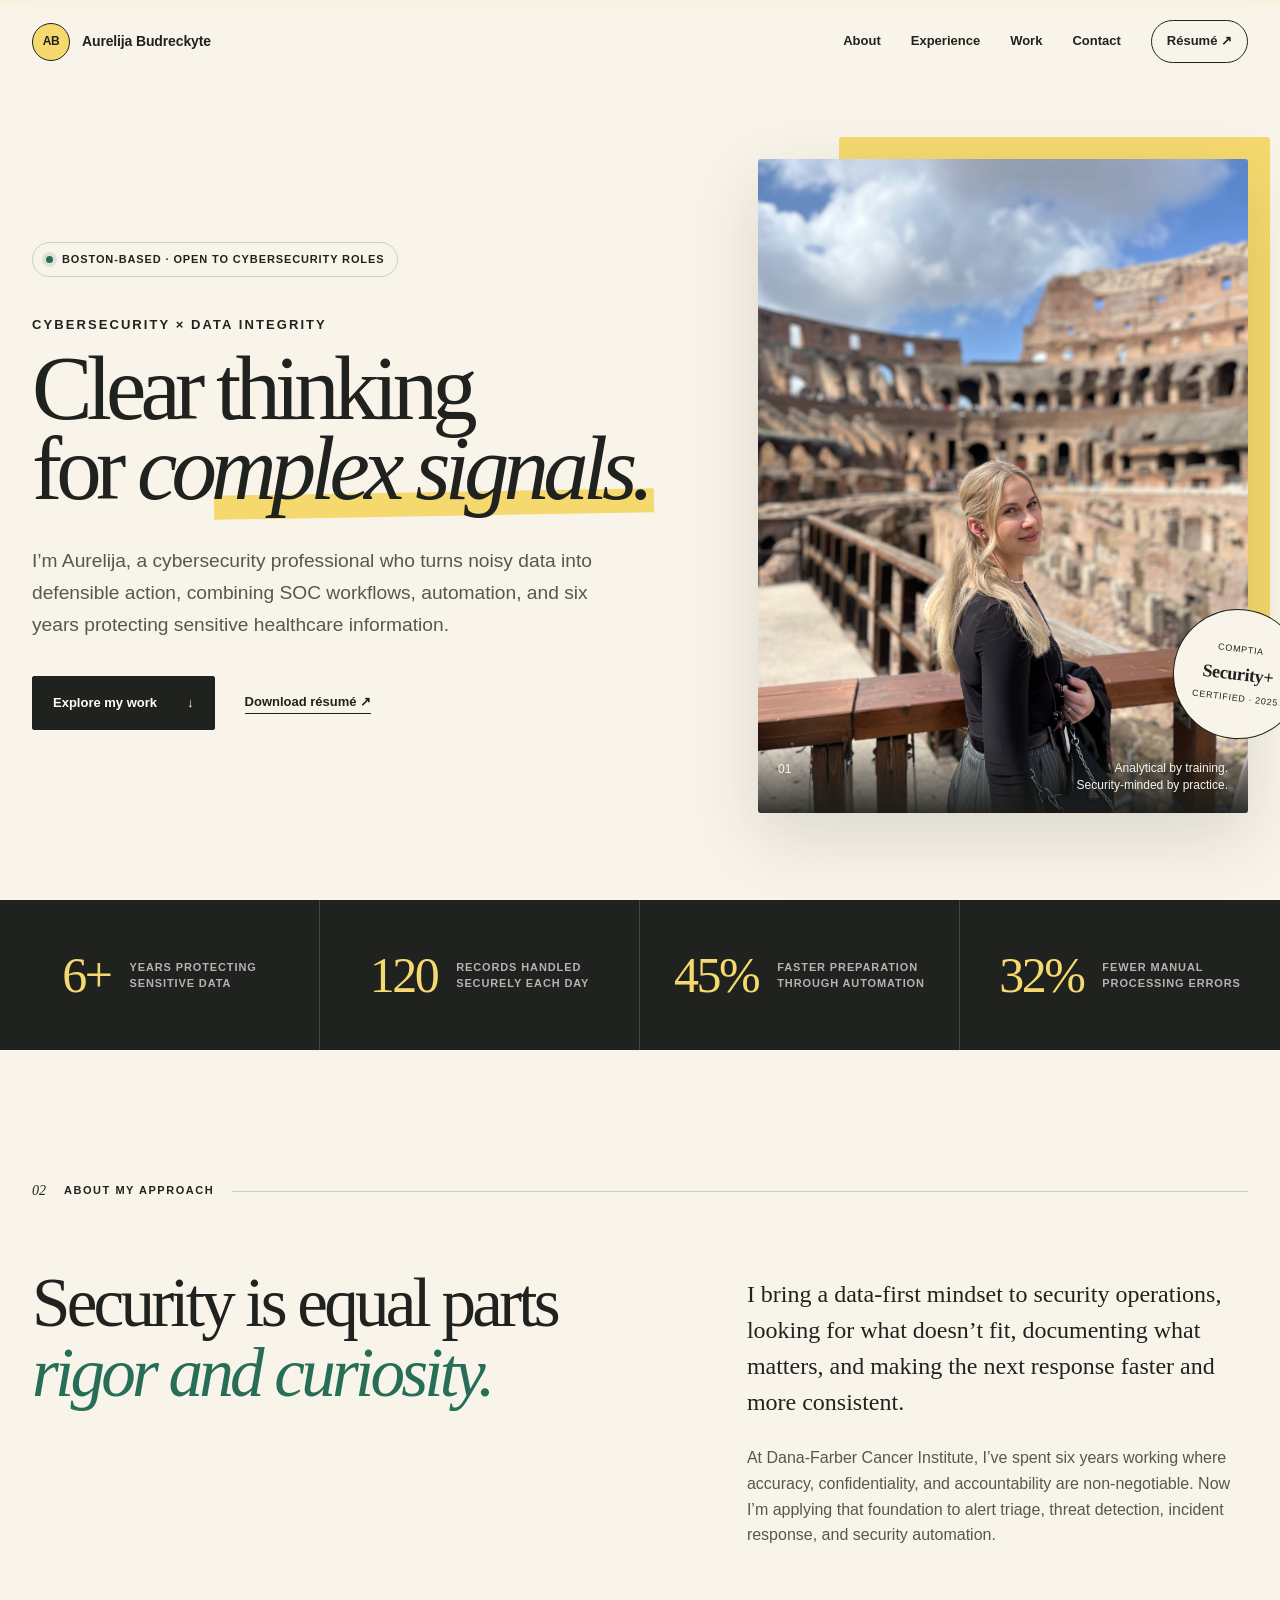
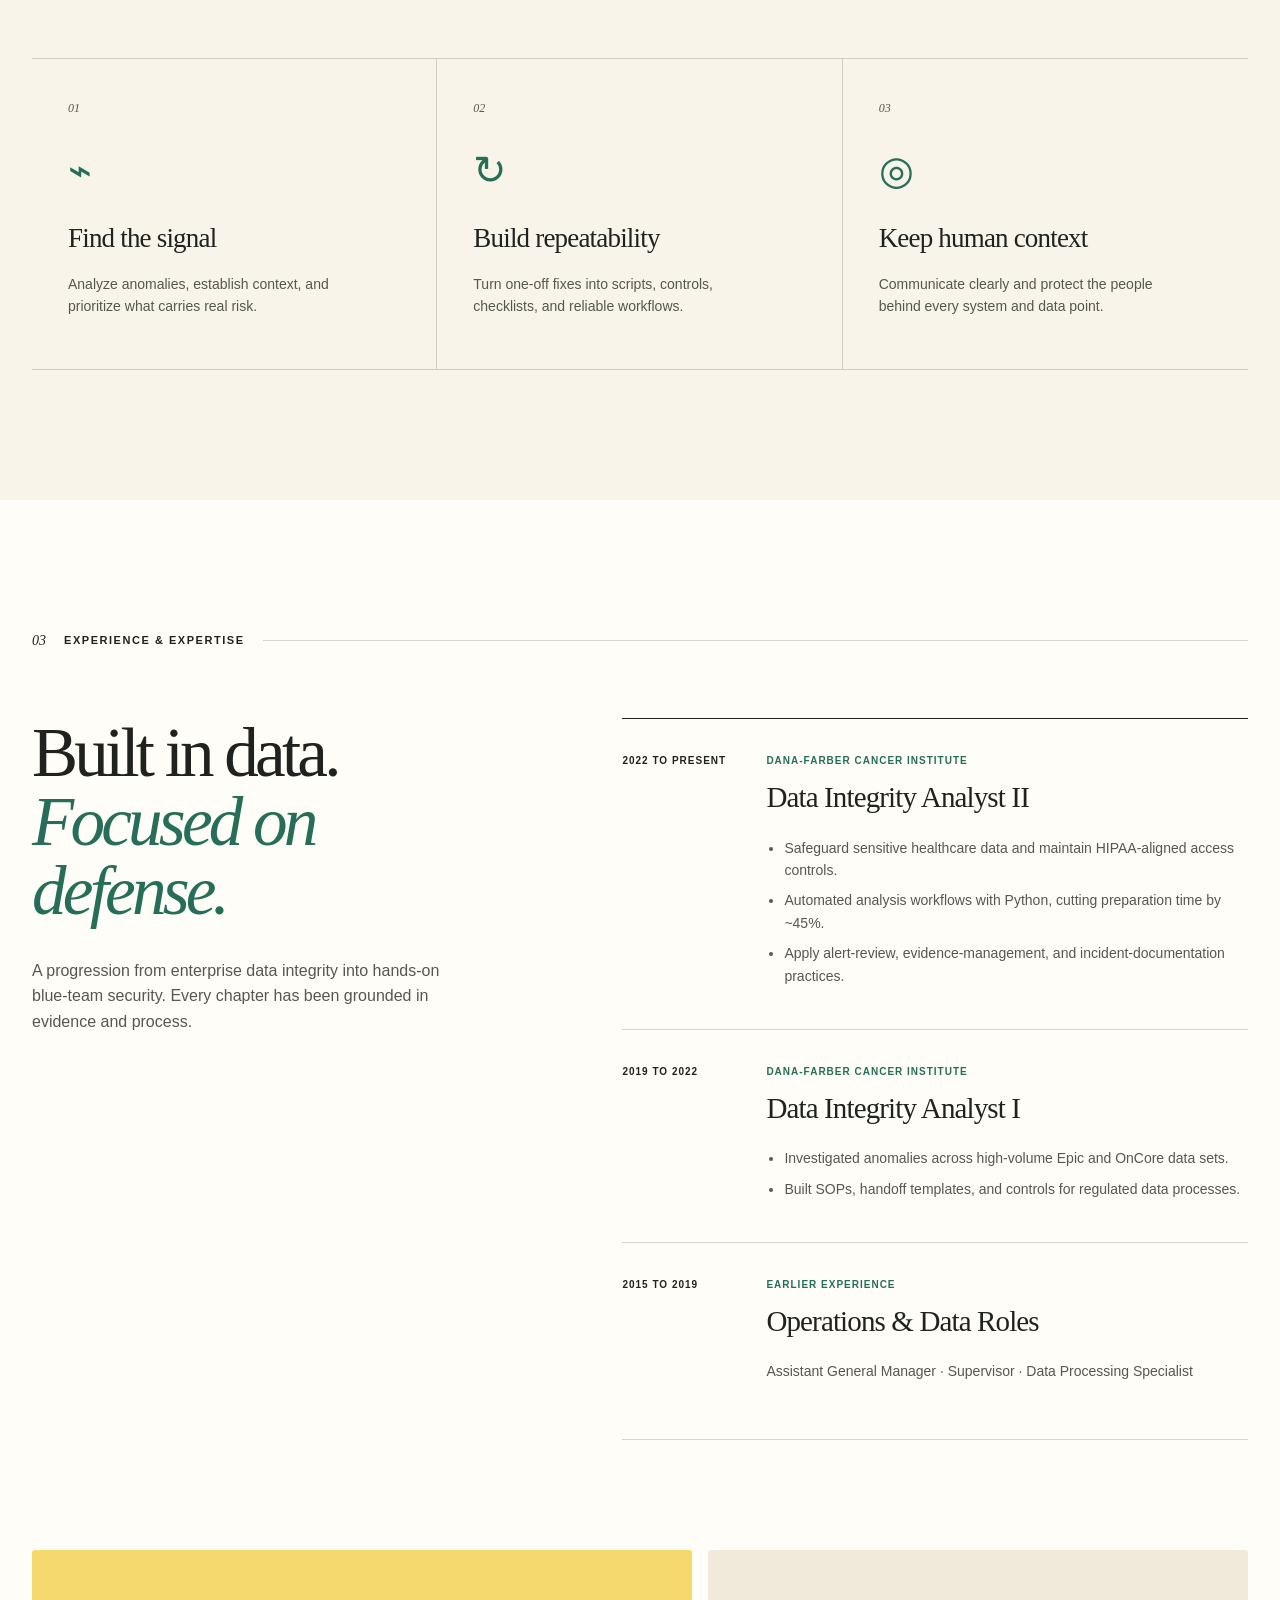
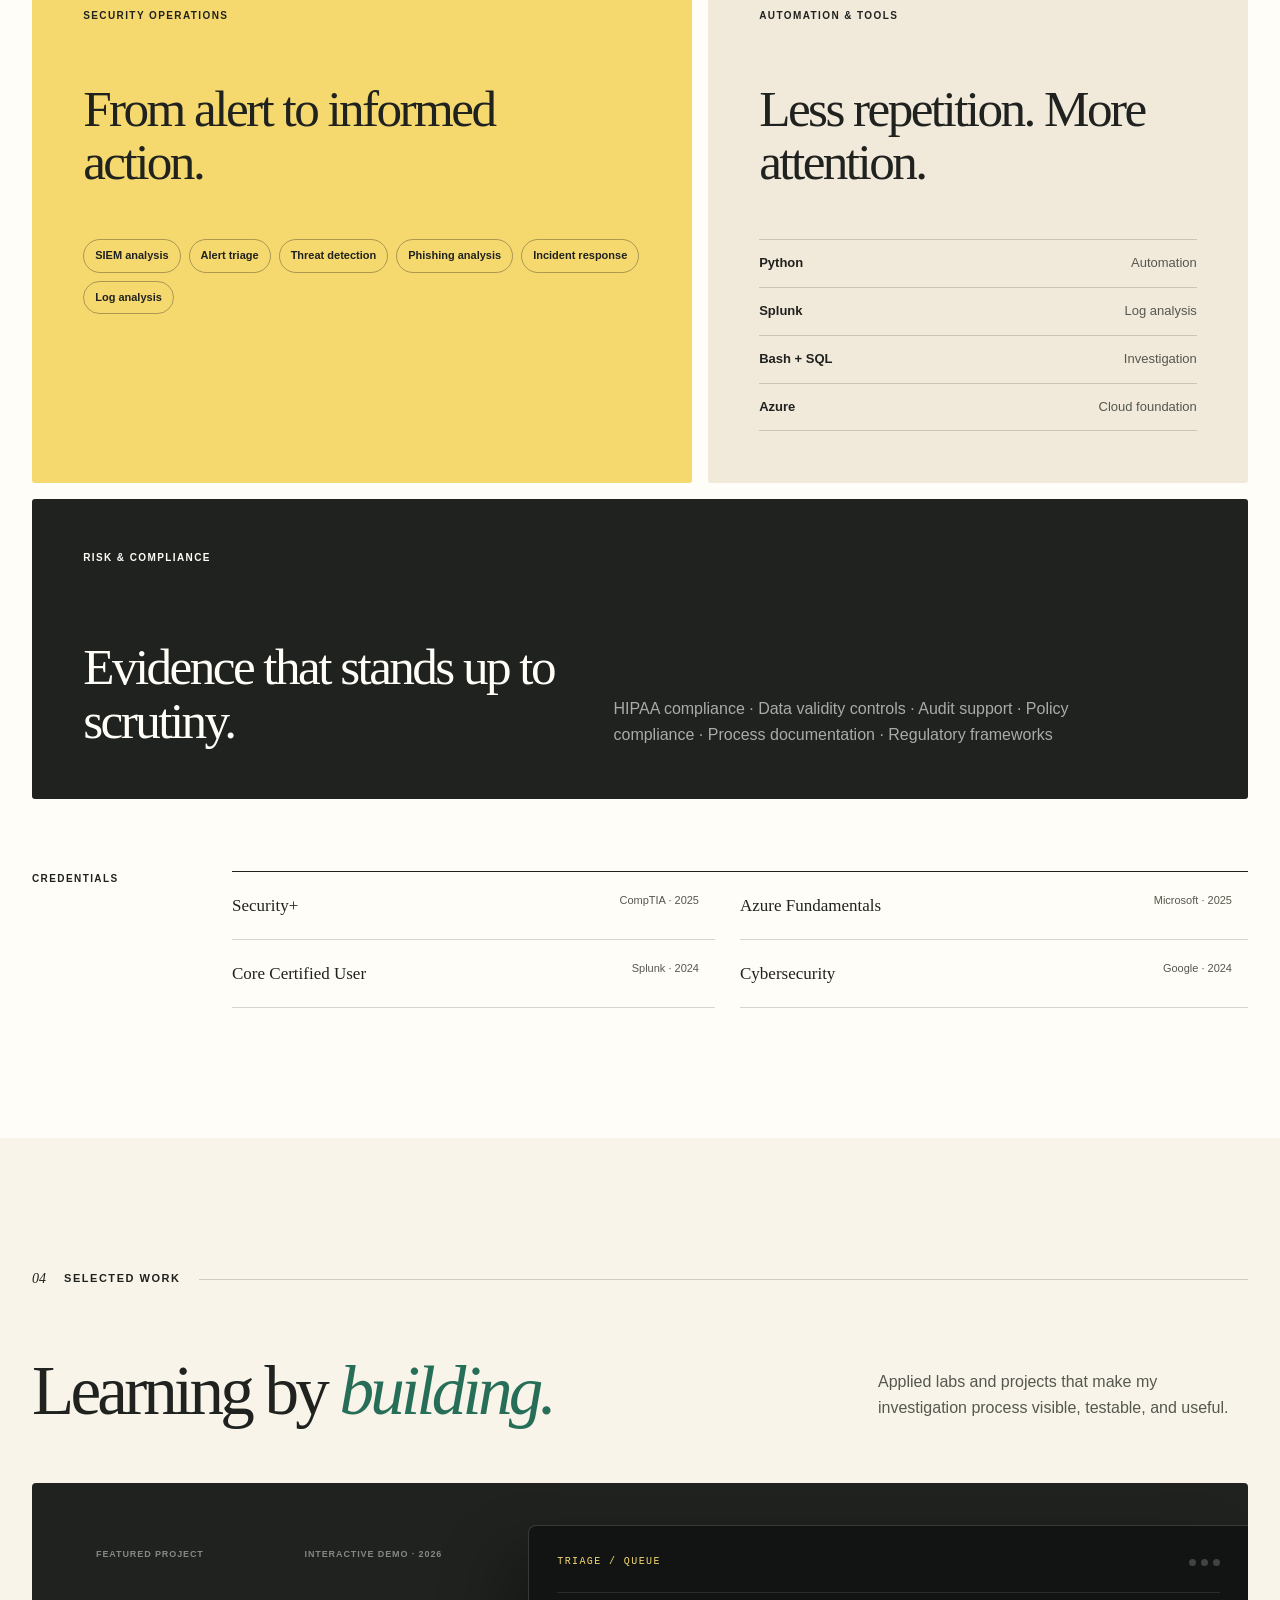
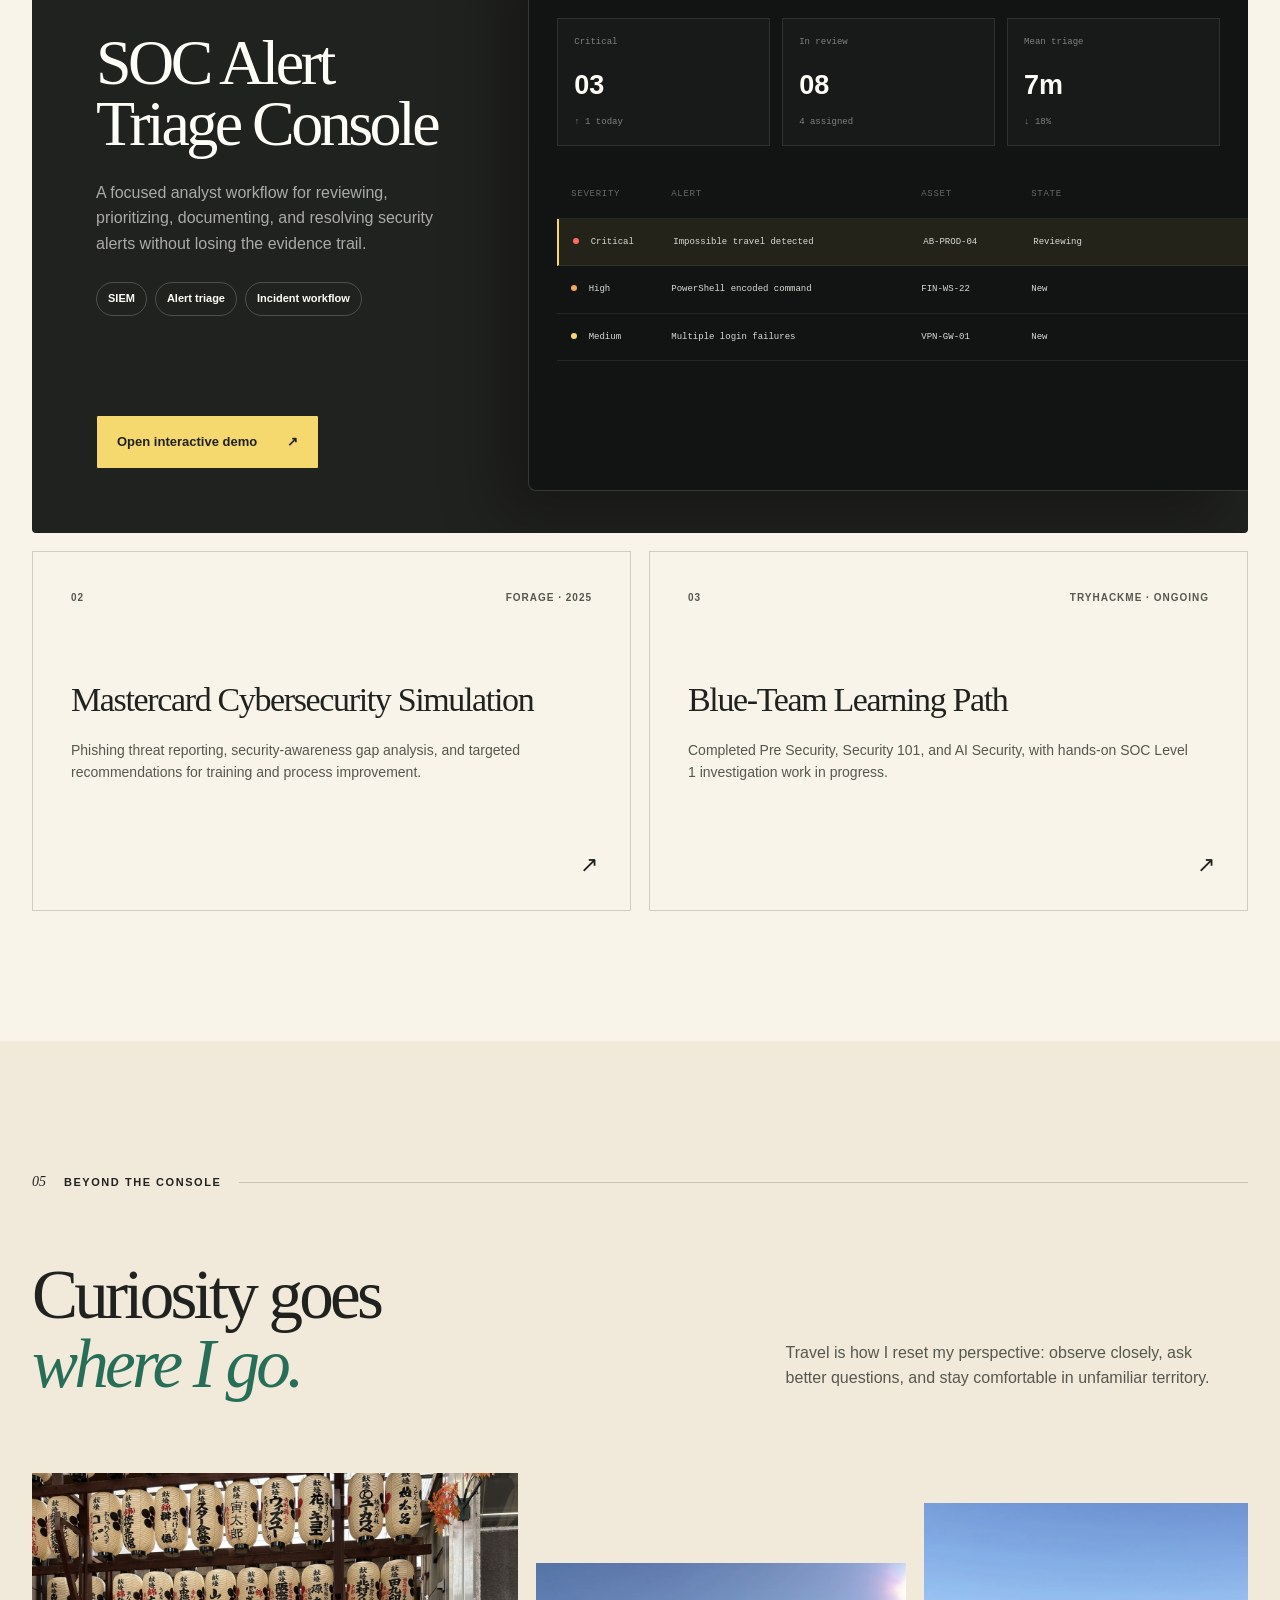
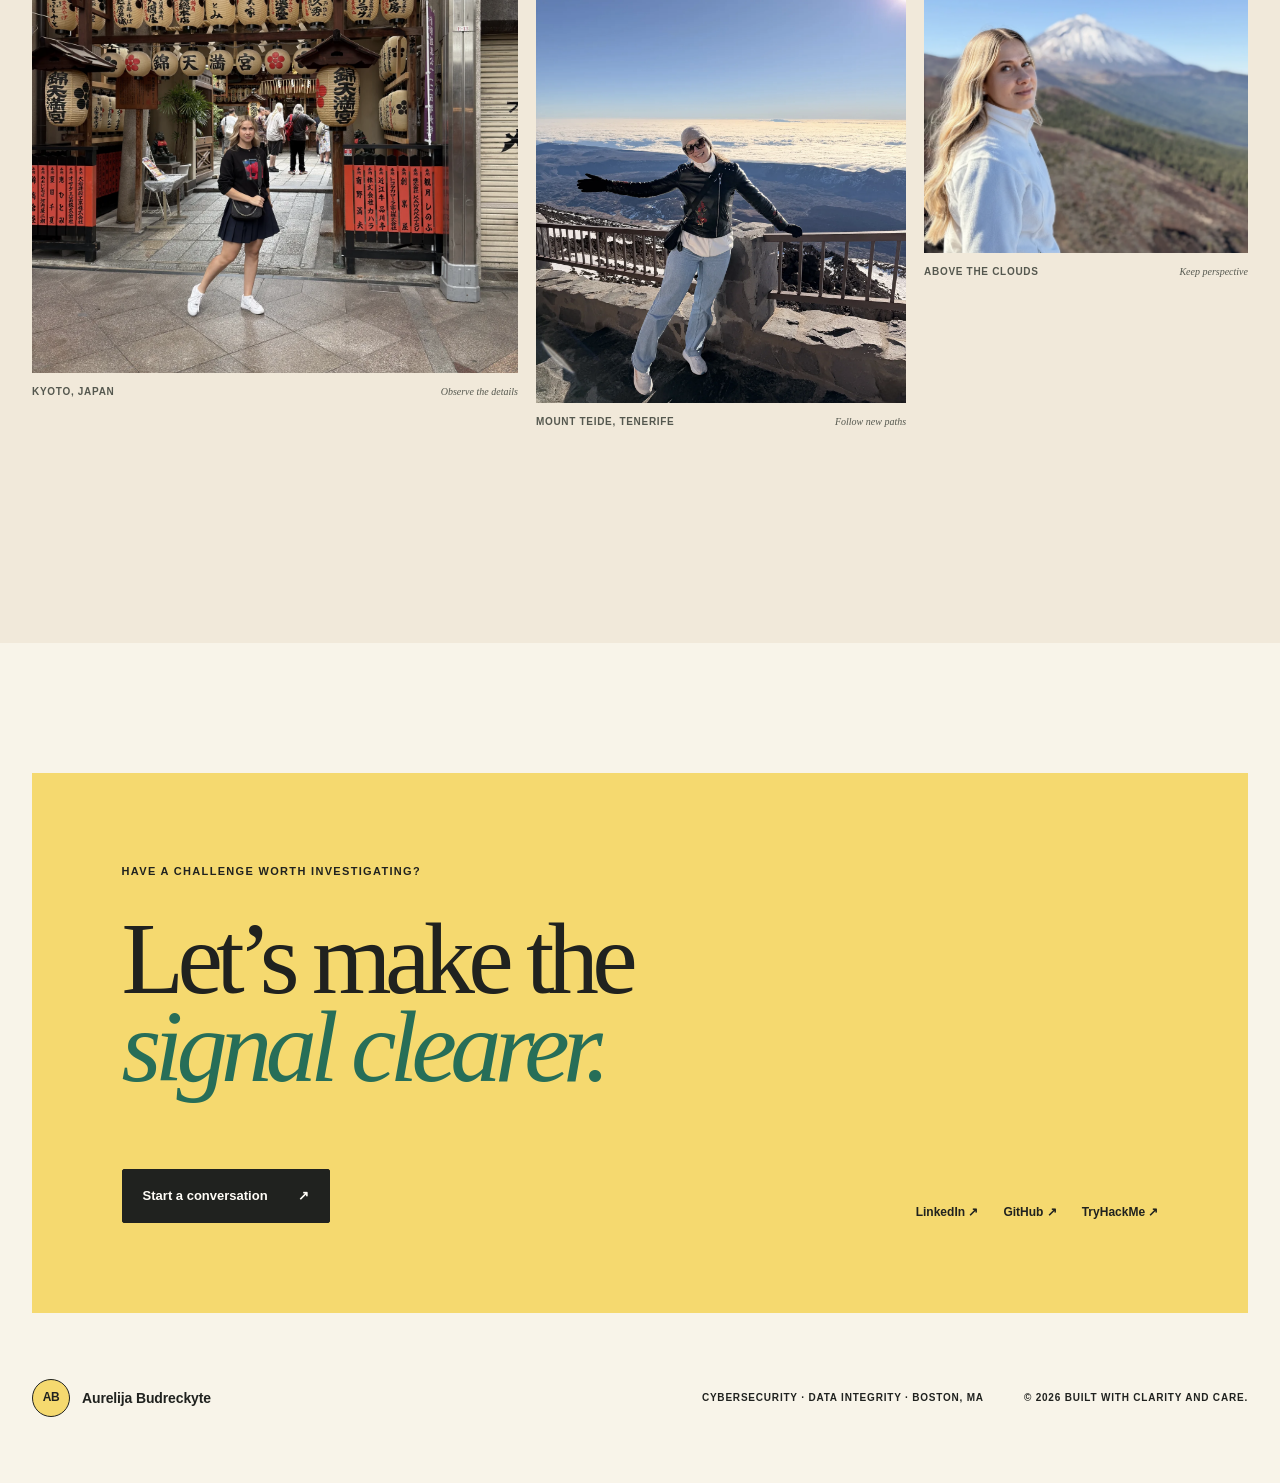
==== commit 16f570af: "Update portfolio photos and copy" ====
--- a/index.html
+++ b/index.html
@@ -8,13 +8,13 @@
       content="Aurelija Budreckyte is a Boston-based cybersecurity professional specializing in SOC workflows, SIEM analysis, automation, and data integrity."
     />
     <meta name="theme-color" content="#f5d96f" />
-    <meta property="og:title" content="Aurelija Budreckyte — Cybersecurity Professional" />
+    <meta property="og:title" content="Aurelija Budreckyte | Cybersecurity Professional" />
     <meta
       property="og:description"
       content="Cybersecurity, security operations, automation, and six years of data integrity experience."
     />
     <meta property="og:type" content="website" />
-    <title>Aurelija Budreckyte — Cybersecurity Professional</title>
+    <title>Aurelija Budreckyte | Cybersecurity Professional</title>
     <link rel="icon" href="assets/favicon.svg" type="image/svg+xml" />
     <link rel="stylesheet" href="styles.css" />
     <script src="script.js" defer></script>
@@ -56,7 +56,7 @@
           </h1>
           <p class="hero-intro">
             I’m Aurelija, a cybersecurity professional who turns noisy data into
-            defensible action—combining SOC workflows, automation, and six years
+            defensible action, combining SOC workflows, automation, and six years
             protecting sensitive healthcare information.
           </p>
           <div class="hero-actions">
@@ -70,10 +70,10 @@
         <div class="hero-visual reveal reveal-delay">
           <div class="portrait-frame">
             <img
-              src="assets/aurelija-portrait.webp"
-              width="1350"
-              height="1800"
-              alt="Aurelija Budreckyte"
+              src="assets/aurelija-colosseum.jpg"
+              width="1200"
+              height="1600"
+              alt="Aurelija Budreckyte at the Colosseum in Rome"
               fetchpriority="high"
             />
             <div class="portrait-caption">
@@ -120,7 +120,7 @@
           </h2>
           <div class="about-copy reveal">
             <p class="lead">
-              I bring a data-first mindset to security operations—looking for what
+              I bring a data-first mindset to security operations, looking for what
               doesn’t fit, documenting what matters, and making the next response
               faster and more consistent.
             </p>
@@ -165,12 +165,12 @@
               <h2 class="display-heading">Built in data.<br /><em>Focused on defense.</em></h2>
               <p>
                 A progression from enterprise data integrity into hands-on blue-team
-                security—with every chapter grounded in evidence and process.
+                security. Every chapter has been grounded in evidence and process.
               </p>
             </div>
             <div class="timeline">
               <article class="timeline-item reveal">
-                <div class="timeline-date">2022—Now</div>
+                <div class="timeline-date">2022 to Present</div>
                 <div>
                   <p class="timeline-company">Dana-Farber Cancer Institute</p>
                   <h3>Data Integrity Analyst II</h3>
@@ -182,7 +182,7 @@
                 </div>
               </article>
               <article class="timeline-item reveal">
-                <div class="timeline-date">2019—2022</div>
+                <div class="timeline-date">2019 to 2022</div>
                 <div>
                   <p class="timeline-company">Dana-Farber Cancer Institute</p>
                   <h3>Data Integrity Analyst I</h3>
@@ -193,7 +193,7 @@
                 </div>
               </article>
               <article class="timeline-item reveal">
-                <div class="timeline-date">2015—2019</div>
+                <div class="timeline-date">2015 to 2019</div>
                 <div>
                   <p class="timeline-company">Earlier experience</p>
                   <h3>Operations & Data Roles</h3>
@@ -360,8 +360,8 @@
               <figcaption><span>Kyoto, Japan</span><span>Observe the details</span></figcaption>
             </figure>
             <figure class="photo photo-two reveal">
-              <img src="assets/kyoto-torii.webp" width="1350" height="1800" alt="Aurelija among red torii gates in Kyoto" loading="lazy" />
-              <figcaption><span>Fushimi Inari</span><span>Follow new paths</span></figcaption>
+              <img src="assets/teide-tenerife.webp" width="1350" height="1800" alt="Aurelija at Mount Teide in Tenerife above the clouds" loading="lazy" />
+              <figcaption><span>Mount Teide, Tenerife</span><span>Follow new paths</span></figcaption>
             </figure>
             <figure class="photo photo-three reveal">
               <img src="assets/mountain-portrait.webp" width="1350" height="1800" alt="Aurelija with a mountain landscape" loading="lazy" />
--- a/styles.css
+++ b/styles.css
@@ -1277,6 +1277,158 @@
   font-weight: 400;
 }
 
+.streamlit-demo {
+  padding: 92px max(28px, calc((100vw - var(--max)) / 2)) 28px;
+  color: var(--white);
+  background: var(--ink);
+}
+
+.streamlit-demo-header {
+  display: grid;
+  width: 100%;
+  margin-bottom: 60px;
+  grid-template-columns: 1.15fr 0.85fr;
+  align-items: end;
+  gap: clamp(48px, 8vw, 110px);
+}
+
+.streamlit-demo-header h2 {
+  margin: 0;
+  font-family: var(--serif);
+  font-size: clamp(52px, 6vw, 86px);
+  font-weight: 400;
+  letter-spacing: -0.06em;
+  line-height: 0.94;
+}
+
+.streamlit-demo-header h2 em {
+  color: var(--butter);
+  font-weight: 400;
+}
+
+.streamlit-demo-intro {
+  color: rgba(255, 255, 255, 0.62);
+}
+
+.streamlit-demo-intro p {
+  margin: 0 0 28px;
+}
+
+.streamlit-demo-intro p a {
+  color: var(--white);
+  border-bottom: 1px solid rgba(255, 255, 255, 0.45);
+}
+
+.streamlit-frame-shell {
+  position: relative;
+  overflow: hidden;
+  width: min(100%, 1440px);
+  min-height: 860px;
+  margin-inline: auto;
+  border: 1px solid rgba(255, 255, 255, 0.16);
+  border-radius: 8px;
+  background: #07111f;
+  box-shadow: 0 34px 90px rgba(0, 0, 0, 0.3);
+}
+
+.streamlit-frame-top {
+  display: grid;
+  height: 48px;
+  grid-template-columns: 1fr auto 1fr;
+  align-items: center;
+  padding-inline: 17px;
+  border-bottom: 1px solid rgba(255, 255, 255, 0.12);
+  color: rgba(255, 255, 255, 0.43);
+  background: #0c1726;
+  font-family: ui-monospace, "SFMono-Regular", Menlo, monospace;
+  font-size: 8px;
+  letter-spacing: 0.12em;
+}
+
+.streamlit-frame-top > div {
+  display: flex;
+  gap: 6px;
+}
+
+.streamlit-frame-top i {
+  width: 7px;
+  height: 7px;
+  border-radius: 50%;
+  background: rgba(255, 255, 255, 0.22);
+}
+
+.streamlit-frame-top > span:last-child {
+  justify-self: end;
+}
+
+.streamlit-frame {
+  display: block;
+  width: 100%;
+  height: 812px;
+  border: 0;
+  background: #07111f;
+}
+
+.streamlit-loading {
+  position: absolute;
+  z-index: 2;
+  inset: 48px 0 0;
+  display: flex;
+  align-items: center;
+  justify-content: center;
+  flex-direction: column;
+  color: var(--white);
+  background:
+    radial-gradient(circle at 50% 35%, rgba(56, 189, 248, 0.12), transparent 35%),
+    #07111f;
+  transition: opacity 0.45s, visibility 0.45s;
+}
+
+.streamlit-loading.is-loaded {
+  visibility: hidden;
+  opacity: 0;
+}
+
+.streamlit-loading-mark {
+  display: grid;
+  width: 58px;
+  height: 58px;
+  margin-bottom: 22px;
+  place-items: center;
+  border: 1px solid var(--butter);
+  border-radius: 50%;
+  color: var(--butter);
+  font-family: var(--serif);
+  font-size: 27px;
+  animation: streamlit-pulse 1.8s ease-in-out infinite;
+}
+
+.streamlit-loading strong {
+  font-family: var(--serif);
+  font-size: 25px;
+  font-weight: 400;
+}
+
+.streamlit-loading small {
+  margin-top: 5px;
+  color: rgba(255, 255, 255, 0.48);
+}
+
+@keyframes streamlit-pulse {
+  50% {
+    box-shadow: 0 0 0 12px rgba(245, 217, 111, 0.08);
+    transform: scale(1.04);
+  }
+}
+
+.streamlit-demo > .demo-note {
+  margin: 18px auto 0;
+  padding: 0;
+  color: rgba(255, 255, 255, 0.4);
+  background: transparent;
+  font-family: ui-monospace, "SFMono-Regular", Menlo, monospace;
+}
+
 .dashboard-wrap {
   padding: 28px;
   background: var(--ink);
@@ -1944,6 +2096,10 @@
     gap: 40px;
   }
 
+  .streamlit-demo-header {
+    grid-template-columns: 1fr;
+  }
+
   .case-summary {
     max-width: 560px;
   }
@@ -2178,6 +2334,35 @@
 
   .dashboard-wrap {
     padding: 12px;
+  }
+
+  .streamlit-demo {
+    padding: 70px 12px 22px;
+  }
+
+  .streamlit-demo-header {
+    margin-bottom: 42px;
+    padding-inline: 2px;
+  }
+
+  .streamlit-demo-header h2 {
+    font-size: 48px;
+  }
+
+  .streamlit-frame-shell {
+    min-height: 760px;
+  }
+
+  .streamlit-frame {
+    height: 712px;
+  }
+
+  .streamlit-frame-top {
+    grid-template-columns: 1fr 1fr;
+  }
+
+  .streamlit-frame-top > span:first-of-type {
+    display: none;
   }
 
   .case-study {
